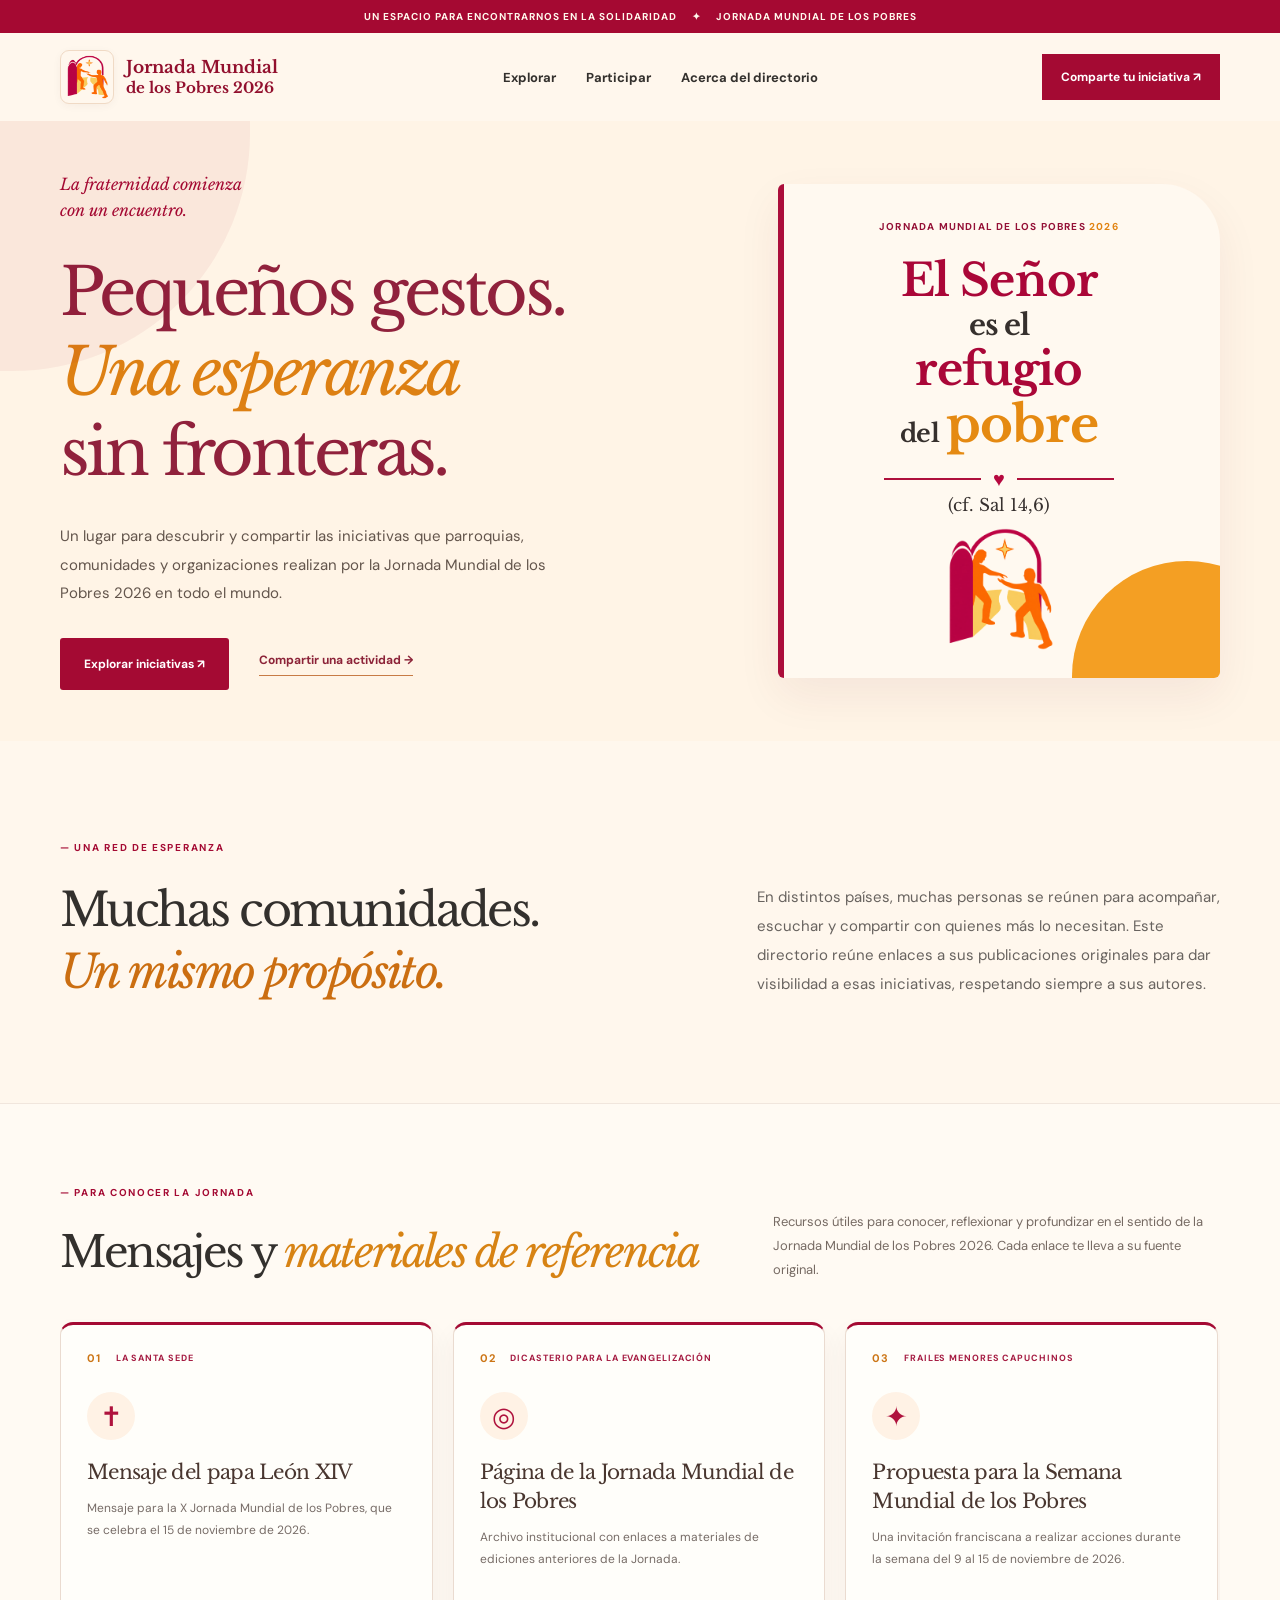
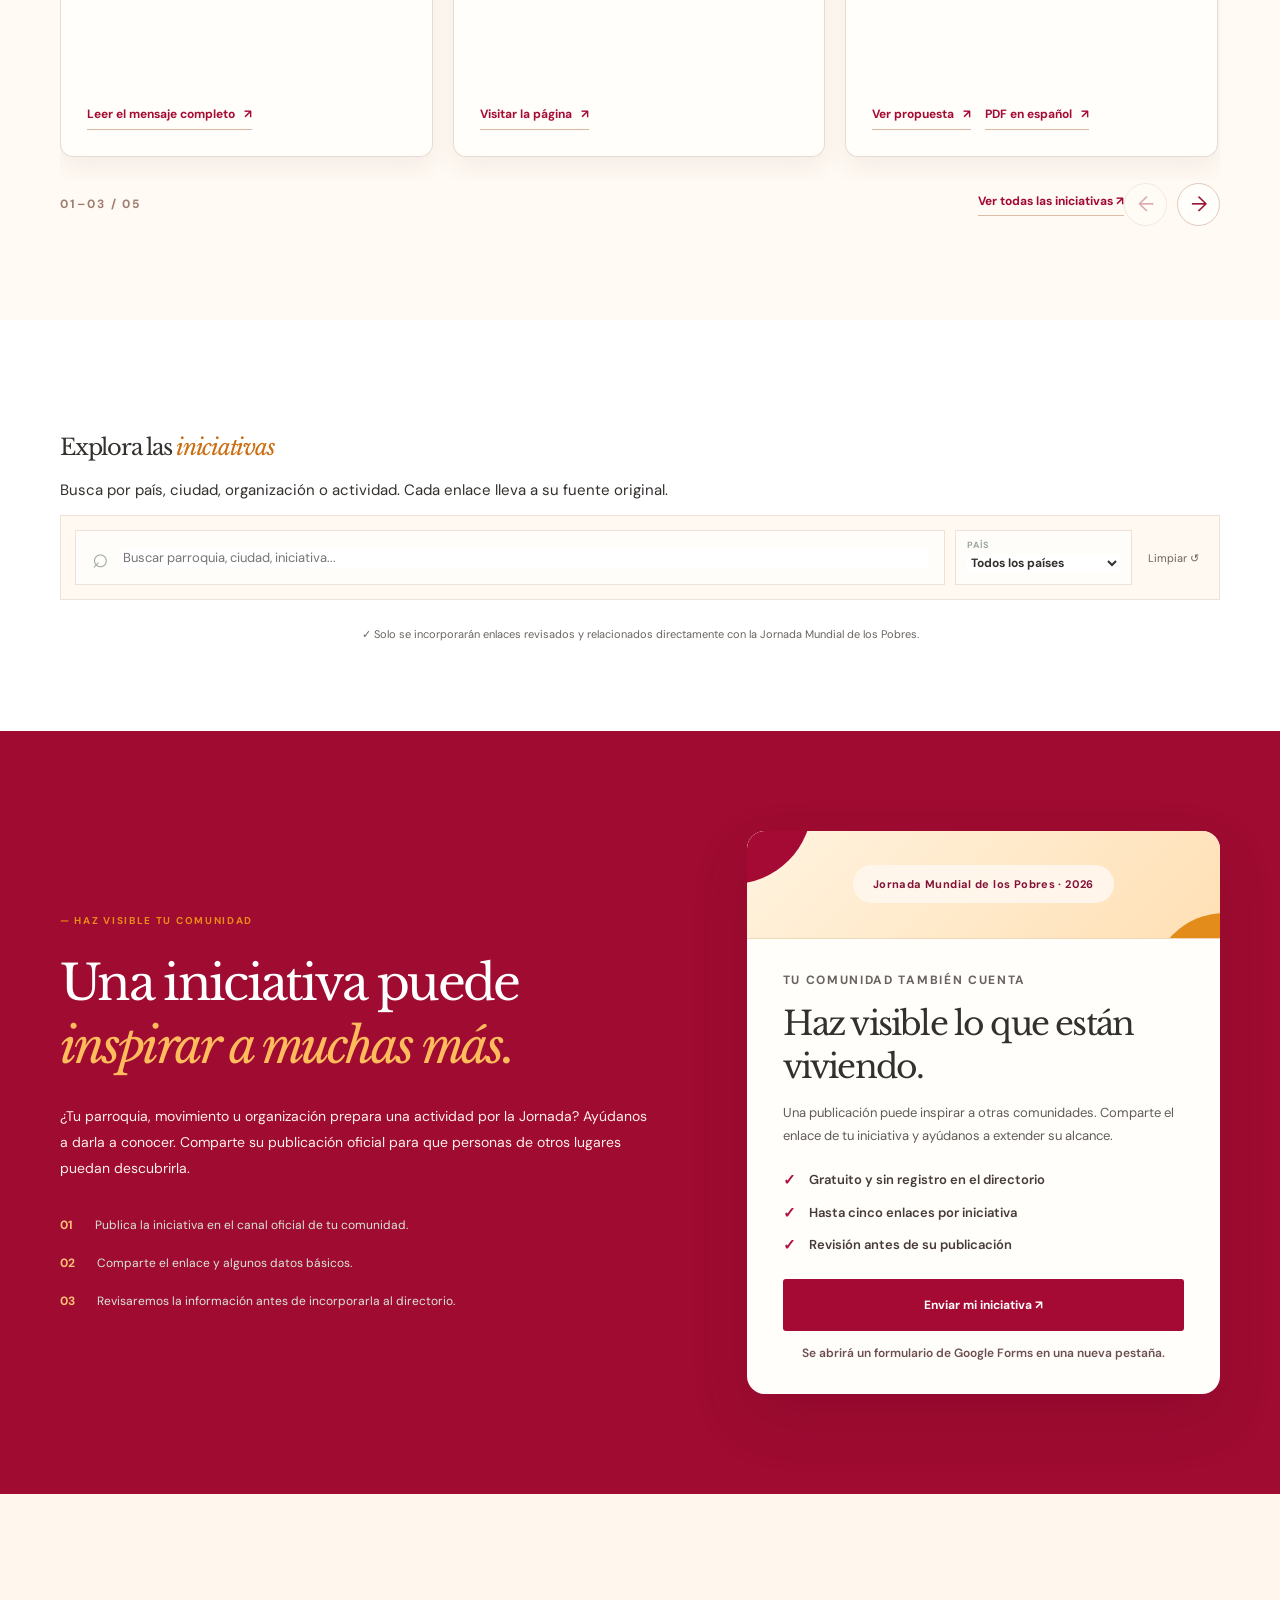
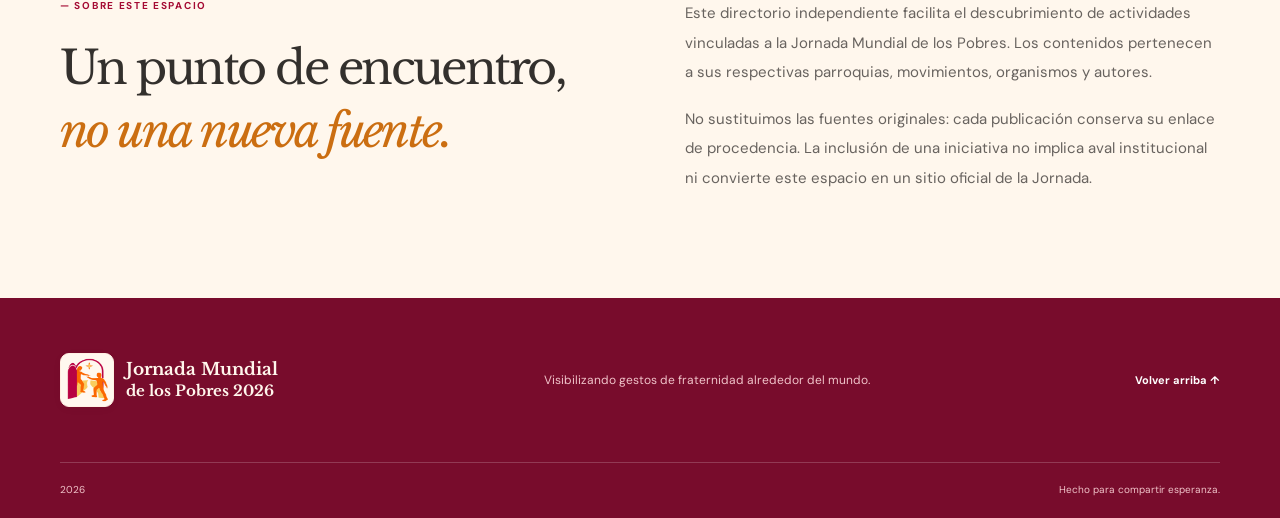
==== index.html @ 1d0abfa4 "Add files via upload" ====
<!doctype html>
<html lang="es">
<head>
  <meta charset="utf-8"><meta name="viewport" content="width=device-width,initial-scale=1">
  <meta name="theme-color" content="#173e32">
  <meta name="description" content="Directorio internacional independiente de iniciativas por la Jornada Mundial de los Pobres.">
  <title>Jornada Mundial de los Pobres 2026 | Directorio</title>
  <link rel="preconnect" href="https://fonts.googleapis.com">
  <link rel="preconnect" href="https://fonts.gstatic.com" crossorigin>
  <link href="https://fonts.googleapis.com/css2?family=DM+Sans:wght@400;500;600;700&family=Libre+Baskerville:ital,wght@0,400;0,700;1,400&display=swap" rel="stylesheet">
  <link rel="stylesheet" href="./styles.css">
  <link rel="stylesheet" href="./theme.css">
</head>
<body>
  <div class="ribbon">UN ESPACIO PARA ENCONTRARNOS EN LA SOLIDARIDAD <span>✦</span> JORNADA MUNDIAL DE LOS POBRES</div>
  <header class="header container">
    <a class="logo" href="#inicio"><span class="official-mark" aria-hidden="true"></span><span>Jornada Mundial<small>de los Pobres 2026</small></span></a>
    <nav id="nav"><a href="#explorar">Explorar</a><a href="#participar">Participar</a><a href="#acerca">Acerca del directorio</a></nav>
    <a class="top-button" href="#participar">Comparte tu iniciativa ↗</a>
    <button id="menu" class="menu" aria-label="Abrir menú" aria-expanded="false">☰</button>
  </header>
  <main>
    <section class="hero" id="inicio"><div class="container hero-grid">
      <div class="hero-copy"><p class="eyebrow gold hero-quote">La fraternidad comienza<br>con un encuentro.</p><h1>Pequeños gestos.<br><em>Una esperanza</em><br>sin fronteras.</h1><p>Un lugar para descubrir y compartir las iniciativas que parroquias, comunidades y organizaciones realizan por la Jornada Mundial de los Pobres 2026 en todo el mundo.</p><div class="actions"><a class="btn gold-btn" href="#explorar">Explorar iniciativas ↗</a><a class="underline" href="#participar">Compartir una actividad →</a></div></div>
      <div class="hero-art" aria-hidden="true"><div class="rings"></div><svg viewBox="0 0 400 400" fill="none"><circle cx="200" cy="200" r="145" stroke="#d5bc82" stroke-dasharray="3 9"/><path d="M100 238c29-13 49-6 66 6l31 20c12 8 31-7 21-22l-38-31c-12-10-18-23-10-35 7-11 17-13 30-8l68 27c14 6 24 17 30 32l27 50" stroke="#f5e8cf" stroke-width="19" stroke-linecap="round" stroke-linejoin="round"/><path d="M300 238c-29-13-49-6-66 6l-31 20c-12 8-31-7-21-22l38-31c12-10 18-23 10-35-7-11-17-13-30-8l-68 27c-14 6-24 17-30 32l-27 50" stroke="#d6ae70" stroke-width="19" stroke-linecap="round" stroke-linejoin="round"/><path d="M149 144c19-30 50-31 51-5 1-26 32-25 51 5-9 23-32 42-51 57-17-15-42-34-51-57Z" fill="#e9c48c"/></svg><span>La fraternidad comienza<br>con un encuentro.</span></div>
      <div class="hero-motto" aria-label="Lema de la Jornada Mundial de los Pobres 2026">
        <div class="motto-card">
          <p class="motto-kicker">JORNADA MUNDIAL DE LOS POBRES <b>2026</b></p>
          <div class="motto-type">
            <span>El Señor</span>
            <small>es el</small>
            <span>refugio</span>
            <div><small>del</small> <strong>pobre</strong></div>
          </div>
          <div class="motto-verse"><span></span><b>♥</b><span></span></div>
          <p class="verse">(cf. Sal 14,6)</p>
          <img src="./logo-jornada-2026.png" alt="Logo de la Jornada Mundial de los Pobres: dos personas que se ayudan bajo un arco" class="motto-logo">
        </div>
      </div>
    </div></section>
    <section class="intro container"><p class="eyebrow">— UNA RED DE ESPERANZA</p><div class="split"><h2>Muchas comunidades.<br><em>Un mismo propósito.</em></h2><p>En distintos países, muchas personas se reúnen para acompañar, escuchar y compartir con quienes más lo necesitan. Este directorio reúne enlaces a sus publicaciones originales para dar visibilidad a esas iniciativas, respetando siempre a sus autores.</p></div></section>
    <section class="official-resources" id="materiales">
      <div class="container">
        <div class="resource-intro">
          <div><p class="eyebrow">— PARA CONOCER LA JORNADA</p><h2>Mensajes y <em>materiales de referencia</em></h2></div>
          <p>Recursos útiles para conocer, reflexionar y profundizar en el sentido de la Jornada Mundial de los Pobres 2026. Cada enlace te lleva a su fuente original.</p>
        </div>
        <div class="resource-carousel" aria-label="Recursos para la Jornada Mundial de los Pobres">
        <div class="resource-grid" id="resource-track" tabindex="0" aria-label="Desliza para ver más recursos">
          <article class="resource-card">
            <span class="resource-number">01 <span>LA SANTA SEDE</span></span>
            <div class="resource-symbol">✝</div>
            <h3>Mensaje del papa León XIV</h3>
            <p>Mensaje para la X Jornada Mundial de los Pobres, que se celebra el 15 de noviembre de 2026.</p>
            <a href="https://www.vatican.va/content/leo-xiv/es/messages/poor/documents/20260613-messaggio-giornata-poveri.html" target="_blank" rel="noopener noreferrer">Leer el mensaje completo <span>↗</span></a>
          </article>
          <article class="resource-card">
            <span class="resource-number">02 <span>DICASTERIO PARA LA EVANGELIZACIÓN</span></span>
            <div class="resource-symbol">◎</div>
            <h3>Página de la Jornada Mundial de los Pobres</h3>
            <p>Archivo institucional con enlaces a materiales de ediciones anteriores de la Jornada.</p>
            <a href="https://www.evangelizatio.va/content/pcpne/es/attivita/gmdp.html" target="_blank" rel="noopener noreferrer">Visitar la página <span>↗</span></a>
          </article>
          <article class="resource-card">
            <span class="resource-number">03 <span>FRAILES MENORES CAPUCHINOS</span></span>
            <div class="resource-symbol">✦</div>
            <h3>Propuesta para la Semana Mundial de los Pobres</h3>
            <p>Una invitación franciscana a realizar acciones durante la semana del 9 al 15 de noviembre de 2026.</p>
            <div class="resource-links">
              <a href="https://www.ofmcap.org/es/proposta-per-la-settimana-mondiale-dei-poveri-2026/" target="_blank" rel="noopener noreferrer">Ver propuesta <span>↗</span></a>
              <a href="https://www.ofmcap.org/wp-content/uploads/2026/05/Lettera_FF_Settimana_Poveri_2026_ES.pdf" target="_blank" rel="noopener noreferrer">PDF en español <span>↗</span></a>
            </div>
          </article>
          <article class="resource-card">
            <span class="resource-number">04 <span>CÁRITAS MEXICANA</span></span>
            <div class="resource-symbol">✳</div>
            <h3>Subsidio para la Jornada 2026</h3>
            <p>Subsidio Pastoral en PDF compartido por Cáritas Mexicana para acompañar la preparación de la Jornada.</p>
            <a href="https://caritasmexicana.org/uploads/732/Subsidio%20para%20la%20JMP%202026.pdf" target="_blank" rel="noopener noreferrer">Consultar el subsidio PDF <span>↗</span></a>
          </article>
          <article class="resource-card">
            <span class="resource-number">05 <span>Ideas Misioneras - YouTube</span></span>
            <a class="resource-video-preview" href="https://www.youtube.com/watch?v=zqv6dz5ZriE" target="_blank" rel="noopener noreferrer" aria-label="Ver El Señor es el refugio del Pobre en YouTube"><img src="https://img.youtube.com/vi/zqv6dz5ZriE/hqdefault.jpg" alt="Miniatura del video El Señor es el refugio del Pobre" loading="lazy"><span aria-hidden="true">▶</span></a>
            <h3>El Señor es el refugio del Pobre</h3>
            <p>Hay momentos en los que la Iglesia necesita volver a mirar lo esencial. No solamente preguntarse qué hace, sino también a quién mira, a quién escucha y a quiénes puede estar dejando al margen.</p>
            <a href="https://www.youtube.com/watch?v=zqv6dz5ZriE" target="_blank" rel="noopener noreferrer">Ver video en YouTube <span>↗</span></a>
          </article>
        </div>
        <div class="resource-carousel-controls" aria-label="Navegación de recursos">
          <span class="resource-carousel-count" id="resource-counter" aria-live="polite">01–03 / 05</span>
          <a class="resource-all-link" href="#explorar">Ver todas las iniciativas ↗</a>
          <div class="resource-carousel-buttons">
            <button type="button" id="resource-prev" aria-label="Ver recursos anteriores" disabled>←</button>
            <button type="button" id="resource-next" aria-label="Ver más recursos">→</button>
          </div>
        </div>
        </div>
      </div>
    </section>
    <section class="latest-section" id="latest" hidden><div class="container">
      <div class="latest-head"><div><p class="eyebrow">— UNA RED DE ESPERANZA</p><h2>Últimas iniciativas <em>compartidas</em></h2><p>Conoce las publicaciones más recientes de las comunidades que participan en la Jornada.</p></div><a class="latest-all" href="#explorar">Ver todas las iniciativas ↗</a></div>
      <div class="cards" id="latest-cards"></div>
    </div></section>
    <section class="directory" id="explorar"><div class="container"><div><h2>Explora las <em>iniciativas</em></h2><p>Busca por país, ciudad, organización o actividad. Cada enlace lleva a su fuente original.</p></div>
      <div class="filters"><label class="search">⌕ <input type="search" id="q" placeholder="Buscar parroquia, ciudad, iniciativa..." aria-label="Buscar"></label><label class="select"><small>PAÍS</small><select id="country"><option value="">Todos los países</option></select></label><button id="clear">Limpiar ↺</button></div>
      <div class="results-head"><h3>Publicaciones de las comunidades</h3><span id="result-count"></span></div><div id="cards" class="cards" aria-live="polite"></div>
      <div id="empty" class="empty" hidden><span class="empty-seal">✳</span><h3>No encontramos coincidencias.</h3><p>Prueba con otro país, ciudad, organización o término de búsqueda.</p></div>
      <p class="note">✓ Solo se incorporarán enlaces revisados y relacionados directamente con la Jornada Mundial de los Pobres.</p>
    </div></section>
    <section class="participate" id="participar"><div class="container participate-grid"><div><p class="eyebrow gold">— HAZ VISIBLE TU COMUNIDAD</p><h2>Una iniciativa puede<br><em>inspirar a muchas más.</em></h2><p>¿Tu parroquia, movimiento u organización prepara una actividad por la Jornada? Ayúdanos a darla a conocer. Comparte su publicación oficial para que personas de otros lugares puedan descubrirla.</p><ol><li><b>01</b><span>Publica la iniciativa en el canal oficial de tu comunidad.</span></li><li><b>02</b><span>Comparte el enlace y algunos datos básicos.</span></li><li><b>03</b><span>Revisaremos la información antes de incorporarla al directorio.</span></li></ol></div><div class="form-card"><div class="form-card-art"><span class="form-card-art-label">Jornada Mundial de los Pobres · 2026</span></div><p class="form-card-kicker">TU COMUNIDAD TAMBIÉN CUENTA</p><h3>Haz visible lo que están viviendo.</h3><p>Una publicación puede inspirar a otras comunidades. Comparte el enlace de tu iniciativa y ayúdanos a extender su alcance.</p><ul class="participate-benefits"><li>Gratuito y sin registro en el directorio</li><li>Hasta cinco enlaces por iniciativa</li><li>Revisión antes de su publicación</li></ul><a id="form-link" class="btn green-btn disabled" href="#participar" aria-disabled="true">Formulario próximamente ↗</a><small>Se abrirá un formulario de Google Forms en una nueva pestaña.</small></div></div></section>
    <section id="acerca" class="about container"><div><p class="eyebrow">— SOBRE ESTE ESPACIO</p><h2>Un punto de encuentro,<br><em>no una nueva fuente.</em></h2></div><div><p>Este directorio independiente facilita el descubrimiento de actividades vinculadas a la Jornada Mundial de los Pobres. Los contenidos pertenecen a sus respectivas parroquias, movimientos, organismos y autores.</p><p>No sustituimos las fuentes originales: cada publicación conserva su enlace de procedencia. La inclusión de una iniciativa no implica aval institucional ni convierte este espacio en un sitio oficial de la Jornada.</p></div></section>
  </main>
  <footer><div class="container footer-top"><a class="logo" href="#inicio"><span class="official-mark" aria-hidden="true"></span><span>Jornada Mundial<small>de los Pobres 2026</small></span></a><span>Visibilizando gestos de fraternidad alrededor del mundo.</span><a href="#inicio">Volver arriba ↑</a></div><div class="container footer-bottom"><span>2026</span><span>Hecho para compartir esperanza.</span></div></footer>
  <script src="./app.js"></script>
</body></html>
---- styles.css ----
:root{--green:#173e32;--cream:#f8f6ef;--ink:#253c32;--muted:#6d7b71;--gold:#d9bd84;--line:#e3e6df}*{box-sizing:border-box}html{scroll-behavior:smooth}body{margin:0;color:var(--ink);background:var(--cream);font:15px 'DM Sans',sans-serif}a{text-decoration:none;color:inherit}button,input,select{font:inherit}.container{width:min(1160px,calc(100% - 80px));margin:auto}.ribbon{text-align:center;background:#d9b979;padding:10px;font-size:10px;letter-spacing:.1em;font-weight:700}.ribbon span{margin:0 12px}.header{display:flex;height:88px;align-items:center;justify-content:space-between;gap:25px}.logo{display:flex;align-items:center;gap:12px;font:700 17px/1.28 'Libre Baskerville',serif}.logo small{display:block;font-size:15px}.seal{height:46px;width:46px;flex:none;display:grid;place-items:center;border:1.5px solid #b79a63;border-radius:50%;color:#a8894d;font:38px serif}.header nav{display:flex;gap:30px;font-size:13px;font-weight:700}.header nav a:hover,.underline:hover{color:#bd9a5d}.top-button{background:var(--green);color:white;padding:15px 19px;font-weight:700;font-size:12px}.menu{display:none;border:0;background:transparent;font-size:28px}.hero{color:white;background:var(--green);overflow:hidden}.hero-grid{min-height:620px;display:grid;grid-template-columns:1.2fr .8fr;align-items:center}.hero-copy{padding:50px 0}.eyebrow{font-size:10px;letter-spacing:.17em;color:#a28c65;font-weight:700;margin:0 0 25px}.eyebrow.gold{color:var(--gold)}h1,h2,h3{font-family:'Libre Baskerville',serif;font-weight:400;letter-spacing:-.055em}h1{font-size:clamp(42px,5.1vw,69px);line-height:1.22;margin:0}h1 em,h2 em{color:var(--gold);font-weight:400}.hero-copy>p:not(.eyebrow){max-width:500px;font-size:15px;line-height:1.9;color:#d1ded6;margin:30px 0}.actions{display:flex;align-items:center;gap:30px}.btn{display:inline-flex;justify-content:center;align-items:center;padding:18px 24px;border-radius:3px;font-size:12px;font-weight:700;transition:transform .2s}.btn:hover{transform:translateY(-2px)}.gold-btn{background:#e2c58e;color:var(--green)}.green-btn{background:var(--green);color:white}.underline{font-size:12px;font-weight:700;border-bottom:1px solid #9aab9f;padding-bottom:7px}.hero-art{height:460px;display:grid;place-items:center;position:relative}.hero-art svg{width:95%;position:relative;z-index:1}.rings{width:400px;height:400px;border:1px solid #ffffff20;border-radius:50%;position:absolute}.rings:before{content:'';position:absolute;inset:40px;border:1px solid #ffffff18;border-radius:50%}.hero-art span{position:absolute;bottom:0;right:0;color:#e6c88e;font:italic 15px/1.7 'Libre Baskerville',serif}.hero-bottom{border-top:1px solid #ffffff26;padding:20px 0;display:flex;gap:50px;color:#a6bfae;font-size:10px;letter-spacing:.14em;font-weight:700}.hero-bottom span:last-child{margin-left:auto}.intro{padding:100px 0}.split{display:grid;grid-template-columns:1.15fr .85fr;gap:70px;align-items:center}.intro h2,.about h2{font-size:clamp(34px,3.6vw,48px);line-height:1.35;margin:0}.intro h2 em,.about h2 em,.directory h2 em{color:#ad905d}.intro p:not(.eyebrow),.about p:not(.eyebrow){line-height:1.95;color:var(--muted);margin:0}.directory{background:#fff;padding:95px 0 86px}.section-top{display:flex;justify-content:space-between;align-items:end;gap:25px;margin-bottom:36px}.section-top h2{font-size:clamp(34px,3.8vw,50px);margin:0 0 16px}.section-top p:not(.eyebrow){color:var(--muted);margin:0}.counter{background:#f8f5ee;border:1px solid #e9e3d6;padding:20px;min-width:160px;display:flex;align-items:center;gap:14px}.counter strong{font:38px 'Libre Baskerville',serif;color:#ab8c5a}.counter span{font-size:11px;line-height:1.5;color:var(--muted)}.filters{background:#fafbf8;border:1px solid var(--line);padding:14px;display:flex;align-items:center;gap:10px}.search{flex:1;display:flex;align-items:center;gap:12px;background:white;border:1px solid var(--line);height:55px;padding:0 16px;color:#a0ada3;font-size:28px}.search input{width:100%;border:0;outline:0;min-width:0;color:var(--ink);font-size:13px}.select{background:white;border:1px solid var(--line);height:55px;min-width:177px;padding:8px 11px;display:flex;flex-direction:column}.select small{color:#9aa69b;font-size:9px;letter-spacing:.09em;font-weight:700}.select select{border:0;background:white;outline:0;color:var(--ink);font-size:12px;font-weight:700;margin-top:3px}.filters button{border:0;background:none;color:var(--muted);cursor:pointer;font-size:11px}.results-head{display:flex;align-items:center;justify-content:space-between;border-bottom:1px solid var(--line);padding:45px 0 18px;margin-bottom:20px}.results-head h3{margin:0;font-size:21px}.results-head span{color:var(--muted);font-size:12px}.cards{display:grid;grid-template-columns:repeat(3,1fr);gap:20px}.card{border:1px solid var(--line);display:flex;flex-direction:column;overflow:hidden}.card-cover{height:170px;background:#ebe8dd;position:relative;display:grid;place-items:center;color:#b99f6d;font:65px serif}.card-cover img{width:100%;height:100%;object-fit:cover}.country-badge{position:absolute;top:13px;left:13px;background:white;color:var(--ink);font:700 10px 'DM Sans',sans-serif;padding:8px 12px}.card-body{padding:23px;display:flex;flex-direction:column;gap:12px;flex:1}.card-type{color:#a68a5a;font-size:10px;font-weight:700;letter-spacing:.1em;text-transform:uppercase}.card h4{font:400 19px/1.5 'Libre Baskerville',serif;margin:0}.card p{color:var(--muted);font-size:12px;line-height:1.8;margin:0}.card-org{border-top:1px solid var(--line);padding-top:12px;font-size:11px;color:var(--muted)}.card a{font-size:12px;font-weight:700;color:var(--green);margin-top:auto;padding-top:5px}.empty{text-align:center;background:#faf9f5;border:1px solid #eeede7;padding:65px 20px 70px}.empty-seal{display:grid;place-items:center;border:1px solid #dccba9;border-radius:50%;width:82px;height:82px;color:#b39a6a;font:46px serif;margin:0 auto 25px}.empty h3{font-size:25px;margin:0 0 15px}.empty p{max-width:540px;color:var(--muted);font-size:13px;line-height:1.9;margin:0 auto 25px}.note{text-align:center;color:var(--muted);font-size:11px;margin:25px 0 0}.participate{background:#234b3d;color:white;padding:100px 0}.participate-grid{display:grid;grid-template-columns:1fr .8fr;gap:95px;align-items:center}.participate h2{font-size:clamp(35px,3.8vw,49px);line-height:1.3;margin:0 0 26px}.participate p:not(.eyebrow){color:#d4e0d8;font-size:14px;line-height:1.85;margin:0}.participate ol{list-style:none;display:grid;gap:18px;margin:33px 0 0;padding:0}.participate li{display:flex;gap:22px;font-size:12px;color:#dbe6dc;line-height:1.7}.participate li b{color:var(--gold)}.form-card{background:#fffefa;color:var(--ink);padding:37px;box-shadow:0 20px 60px #0002}.form-icon{display:grid;place-items:center;width:50px;height:50px;border-radius:50%;background:#f2e9d6;color:#a88c56;font-size:27px}.form-card h3{font-size:25px;margin:23px 0 15px}.form-card p{color:var(--muted)!important;font-size:12px!important}.fake-input{border:1px solid #e8eae4;background:#f9faf7;padding:15px 17px;color:#8b988e;font-size:12px;margin-top:10px;display:flex;justify-content:space-between}.fake-input:first-of-type{margin-top:24px}.form-card .btn{width:100%;margin-top:18px}.disabled{background:#8d9a90;cursor:not-allowed}.form-card small{display:block;text-align:center;font-size:10px;color:#8c998f;margin-top:16px;line-height:1.6}.about{display:grid;grid-template-columns:1fr 1fr;gap:90px;padding:105px 0}.about>div:last-child{display:grid;gap:18px}.about .underline{width:max-content;margin-top:10px}footer{background:#12372c;color:#fff;padding:55px 0 22px}.footer-top{display:flex;align-items:center;justify-content:space-between;gap:25px;padding-bottom:55px}.footer-top>span{font-size:12px;color:#abc1b1}.footer-top>a:last-child{font-size:11px;font-weight:700}.footer-bottom{border-top:1px solid #ffffff30;padding-top:20px;display:flex;justify-content:space-between;font-size:10px;color:#98ad9e}@media(max-width:1000px){.header nav{gap:16px}.top-button{display:none}.participate-grid{gap:40px}.hero h1{font-size:50px}.filters{flex-wrap:wrap}.search{flex-basis:100%}.select{flex:1}.hero-art .rings{width:300px;height:300px}}@media(max-width:700px){.container{width:calc(100% - 38px)}.ribbon{font-size:8px;letter-spacing:0}.ribbon span{margin:0 5px}.header{height:74px}.logo{font-size:14px}.logo small{font-size:13px}.seal{width:40px;height:40px;font-size:32px}.menu{display:block}.header nav{display:none;position:absolute;z-index:9;left:0;right:0;top:109px;background:#fffefa;padding:25px;box-shadow:0 15px 30px #0002;flex-direction:column;gap:20px}.header nav.open{display:flex}.hero-grid{display:block;min-height:0}.hero-copy{padding:75px 0 20px}.hero h1{font-size:clamp(37px,9vw,52px)}.hero-copy>p:not(.eyebrow){font-size:13px}.actions{gap:18px;flex-wrap:wrap}.hero-art{height:270px}.hero-art svg{width:270px}.hero-art .rings{width:250px;height:250px}.hero-art span{font-size:10px;bottom:0}.hero-bottom{gap:17px;font-size:8px}.hero-bottom span:last-child{display:none}.intro{padding:70px 0}.split,.participate-grid,.about{grid-template-columns:1fr;gap:25px}.intro h2,.about h2{font-size:34px}.intro p:not(.eyebrow),.about p:not(.eyebrow){font-size:13px}.directory{padding:70px 0}.section-top{align-items:start}.section-top h2{font-size:34px}.section-top p:not(.eyebrow){font-size:12px;line-height:1.7}.counter{min-width:83px;flex-direction:column;gap:4px;padding:12px}.counter strong{font-size:27px}.counter span{text-align:center;font-size:9px}.filters{gap:9px}.select{min-width:0;flex-basis:43%}.filters button{flex-basis:100%;height:25px}.results-head{padding-top:30px}.results-head h3{font-size:18px}.cards{grid-template-columns:1fr}.empty{padding:48px 17px}.empty h3{font-size:21px}.participate{padding:75px 0}.participate h2{font-size:35px}.form-card{padding:27px}.about{padding:75px 0}.footer-top{align-items:start;flex-direction:column;gap:18px;padding-bottom:35px}.footer-bottom{flex-direction:column;gap:12px}}
---- theme.css ----
/* Identidad cromática 2026: vino, naranja, crema y gris oscuro. */
:root{--green:#a40a33;--cream:#fff7ed;--ink:#33302d;--muted:#68635f;--gold:#e98b17;--line:#eee1d8}
.ribbon{background:#a50932;color:#fff8ed}
.header{background:#fff7ed}
.logo{color:#92102e}
.official-mark{display:block;width:47px;height:47px;flex:none;background-image:url('./jornada-lema-2026.png');background-repeat:no-repeat;background-size:230px auto;background-position:right -18px top -34px;border-radius:3px}
.official-mark{background-image:url('./logo-jornada-2026.png');background-size:contain;background-position:center;background-repeat:no-repeat;border-radius:0}
.header .logo{color:#92102e}
.top-button,.green-btn{background:#a40a33}
.hero{background:#fff4e6;color:#86203a;position:relative}
.hero:before{content:'';position:absolute;width:250px;height:250px;background:#a40a33;border-radius:0 0 95% 0;left:0;top:0;opacity:.055;pointer-events:none}
.hero-copy .hero-quote{font:italic 16px/1.6 'Libre Baskerville',serif;letter-spacing:0;color:#a40a33;margin-bottom:30px}
.hero h1{color:#90213c}
.hero h1 em{color:#dd8013}
.hero-copy>p:not(.eyebrow){color:#63554c}
.hero .gold-btn{background:#a40a33;color:white}
.hero .underline{border-color:#c77b45;color:#8c2338}
.hero-art{height:500px;background:url('./jornada-lema-2026.png') center center/contain no-repeat}
.hero-art svg,.hero-art .rings,.hero-art>span{display:none}
.hero-art{display:none}
.hero-motto{display:flex;align-items:center;justify-content:center;padding:36px 0 36px 22px;min-width:0}
.motto-card{width:100%;max-width:480px;min-height:485px;padding:33px 32px 24px;background:#fff9f0;position:relative;overflow:hidden;display:flex;flex-direction:column;align-items:center;justify-content:center;border-radius:4px 65px 4px 4px;box-shadow:0 18px 45px #6e183011}
.motto-card:before{content:'';position:absolute;left:0;top:0;width:93px;height:135px;background:#ac0d3c;border-radius:0 0 95% 0}
.motto-card:after{content:'';position:absolute;right:-82px;bottom:-113px;width:230px;height:230px;background:#f49a19;border-radius:50%;opacity:.95}
.motto-kicker{font:700 10px/1.5 'DM Sans',sans-serif;color:#9d1036;letter-spacing:.12em;text-align:center;margin:2px 0 23px;padding:0 25px;z-index:1}
.motto-kicker b{color:#e18310}
.motto-type{position:relative;z-index:1;text-align:center;color:#aa0738;display:flex;flex-direction:column;align-items:center;font-family:'Libre Baskerville',serif;font-weight:700;letter-spacing:-.055em;line-height:1.07}
.motto-type>span{font-size:clamp(37px,3.5vw,54px)}
.motto-type>small{font-size:29px;color:#36302d;letter-spacing:-.035em;margin:5px 0}
.motto-type>div{white-space:nowrap;margin-top:4px}
.motto-type>div small{font-size:25px;color:#36302d}
.motto-type strong{font-size:clamp(38px,3.9vw,57px);color:#e58a12}
.motto-verse{display:flex;align-items:center;gap:12px;width:61%;margin-top:15px;color:#b6083f;font-size:20px}
.motto-verse span{height:2px;background:#ae103c;flex:1}
.verse{color:#37312f;font:17px 'Libre Baskerville',serif;margin:3px 0 8px;z-index:1}
.motto-logo{width:125px;height:130px;object-fit:contain;position:relative;z-index:1}
.hero-bottom{color:#9c5a52;border-color:#a40a331f}
.intro h2 em,.about h2 em,.directory h2 em{color:#cb6e11}
.eyebrow{color:#a40a33}
.counter strong,.card-type{color:#c66a10}
.search,.select{background:#fffdf9}
.filters{background:#fff9f2}
.empty-seal{color:#ac1135}
.note{line-height:1.8}
.note a{color:#a40a33;text-decoration:underline;text-underline-offset:3px;margin-left:4px}
.participate{background:#9f0b31}
.participate h2 em{color:#ffbb5c}
.participate li b{color:#ffc075}
.participate p:not(.eyebrow){color:#fff0e7}
.form-icon{color:#a40a33;background:#fff0da}
footer{background:#780c2c}
.footer-top .logo{color:#fff6ec}
.footer-top>span,.footer-bottom{color:#f0c3c9}
.platform-links{display:flex;flex-wrap:wrap;gap:7px;margin-top:auto;padding-top:10px}
.card .platform-links a{padding:8px 10px;margin:0;background:#fff1e8;border:1px solid #f1d9c9;font-size:11px;border-radius:3px;color:#971033}
[hidden]{display:none!important}
@media(max-width:700px){
  .hero-copy{padding-top:54px}
  .hero-art{height:280px;background-size:contain;background-position:center}
  .hero-motto{padding:6px 0 33px}
  .motto-card{min-height:440px;max-width:420px;padding:36px 26px 22px}
  .motto-kicker{font-size:9px;margin-bottom:21px}
  .motto-type>span{font-size:clamp(39px,10vw,49px)}
  .motto-type>div strong{font-size:clamp(40px,10vw,52px)}
  .motto-type>small{font-size:27px}
  .motto-logo{width:114px;height:115px}
  .hero-copy .hero-quote{font-size:14px;margin-bottom:20px}
  .hero-bottom{justify-content:space-between}
  .official-mark{width:40px;height:40px;background-size:196px auto;background-position:right -15px top -29px}
  .directory h2{font-size:34px}
}

/* Refinamientos de legibilidad tras pruebas en móvil y tamaños intermedios. */
.header .official-mark,.footer-top .official-mark{
  width:54px;height:54px;flex:0 0 54px;
  background-color:#fff7ed;
  background-image:url('./logo-jornada-2026.png');
  background-size:89% 89%;
  background-position:center center;
  background-repeat:no-repeat;
  border:1px solid #f0dac5;
  border-radius:9px;
  box-shadow:0 2px 8px #4c11200b;
}
.footer-top .official-mark{background-color:#fff8ef;border-color:#fff0e4}
.motto-card:before{width:6px;height:100%;border-radius:0;background:#ab0e3b}
.motto-card{border-radius:6px 58px 6px 6px}
.motto-kicker{color:#941036}
.motto-type,.motto-kicker{isolation:isolate}
.motto-type>div small{margin-right:.16em}
@media(min-width:701px) and (max-width:1100px){
  .hero-grid{grid-template-columns:minmax(0,1.12fr) minmax(0,.88fr)}
  .hero-motto{padding-left:8px}
  .motto-card{min-height:420px;padding:27px 18px 18px}
  .motto-type>span{font-size:clamp(31px,3.6vw,43px)}
  .motto-type>div strong{font-size:clamp(32px,3.8vw,46px)}
  .motto-type>small{font-size:25px}
  .motto-type>div small{font-size:22px}
  .motto-logo{width:105px;height:110px}
  .motto-kicker{font-size:9px}
}
@media(max-width:700px){
  .header .official-mark,.footer-top .official-mark{
    width:46px;height:46px;flex-basis:46px;
    background-size:89% 89%;background-position:center center;
  }
  .motto-card:before{width:5px}
  .motto-card{padding-left:32px;padding-right:32px}
  .motto-kicker{letter-spacing:.08em}
}

/* La participación enlaza al formulario real: sin campos simulados. */
.form-card{padding:0 0 32px;overflow:hidden;border-radius:8px;box-shadow:0 22px 55px #49041930}
.form-card-art{position:relative;height:166px;overflow:hidden;display:flex;align-items:center;justify-content:center;background:linear-gradient(135deg,#fff3df 0%,#ffe0b5 100%);border-bottom:1px solid #f0d7b7}
.form-card-art:before,.form-card-art:after{content:"";position:absolute;border-radius:50%;background:#a40a33}
.form-card-art:before{width:195px;height:195px;left:-95px;top:-107px}
.form-card-art:after{width:175px;height:175px;right:-77px;bottom:-120px;background:#e38c1b}
.form-card-ring{position:absolute;width:134px;height:134px;border:1px solid #a40a3360;border-radius:50%}
.form-card-symbol{color:#a40a33;font:92px/1 'Libre Baskerville',serif;position:relative;z-index:1}
.form-card-art-label{position:absolute;bottom:14px;left:0;right:0;text-align:center;letter-spacing:.1em;color:#84203a;font:700 9px 'DM Sans',sans-serif}
.form-card-kicker{font-size:10px!important;letter-spacing:.14em;color:#a40a33!important;font-weight:700;margin:30px 36px 0!important}
.form-card h3{font-size:clamp(25px,2.6vw,33px);line-height:1.3;margin:12px 36px 13px}
.form-card>p:not(.form-card-kicker){margin:0 36px!important;color:#625b56!important;font-size:13px!important;line-height:1.75!important}
.participate-benefits{list-style:none;margin:23px 36px 24px;padding:0;display:grid;gap:13px}
.participate .participate-benefits li{position:relative;display:block;padding-left:26px;font-size:12px;color:#514740;line-height:1.5}
.participate-benefits li:before{content:'✓';position:absolute;left:0;top:-1px;color:#a40a33;font-size:15px;font-weight:800}
.form-card .btn{width:calc(100% - 72px);margin:0 36px}
.form-card small{margin:13px 36px 0;color:#716966}
@media(max-width:700px){
  .form-card{padding:0 0 28px}
  .form-card-art{height:146px}
  .form-card-kicker{margin:25px 25px 0!important}
  .form-card h3{margin:12px 25px}
  .form-card>p:not(.form-card-kicker){margin:0 25px!important}
  .participate-benefits{margin:22px 25px}
  .form-card .btn{width:calc(100% - 50px);margin:0 25px}
}

/* Referencias institucionales: jerarquía separada de las iniciativas comunitarias. */
.official-resources{padding:82px 0 94px;background:#fffaf3;border-top:1px solid #f1e6dd}
.resource-intro{display:grid;grid-template-columns:1.18fr .82fr;gap:70px;align-items:end;margin-bottom:37px}
.resource-intro h2{font:400 clamp(30px,3.35vw,44px)/1.35 'Libre Baskerville',serif;letter-spacing:-.055em;margin:0}
.resource-intro h2 em{color:#d78314}
.resource-intro>p{color:#766a63;line-height:1.85;font-size:13px;margin:0}
.resource-grid{display:flex;gap:20px;overflow-x:auto;scroll-snap-type:x mandatory;scroll-behavior:smooth;scrollbar-width:none;overscroll-behavior-x:contain;padding:3px 1px 23px}
.resource-grid::-webkit-scrollbar{display:none}
.resource-card{flex:0 0 calc((100% - 40px)/3);scroll-snap-align:start}
.resource-carousel-controls{display:flex;align-items:center;justify-content:space-between;margin-top:3px}
.resource-carousel-count{font:700 12px 'DM Sans',sans-serif;letter-spacing:.16em;color:#9d7e70}
.resource-carousel-buttons{display:flex;gap:10px}
.resource-carousel-buttons button{width:43px;height:43px;border:1px solid #e2c9bb;border-radius:50%;color:#9a1738;background:#fffefa;cursor:pointer;font-size:21px;transition:background .2s,color .2s}
.resource-carousel-buttons button:not(:disabled):hover{background:#9a1738;color:#fff}
.resource-carousel-buttons button:disabled{opacity:.35;cursor:default}
.resource-card{min-width:0;display:flex;flex-direction:column;background:#fffefa;border:1px solid #eadbd0;padding:26px;min-height:340px;box-shadow:0 9px 28px #521b2c08;border-top:3px solid #a40a33}
.resource-number{display:flex;gap:15px;align-items:center;font:700 11px 'DM Sans',sans-serif;color:#cc7515;letter-spacing:.08em}
.resource-number span{font-size:9px;letter-spacing:.1em;color:#a51b41}
.resource-symbol{width:48px;height:48px;display:grid;place-items:center;background:#fff2e5;border-radius:50%;color:#af123d;font-size:27px;margin-top:27px}
.resource-card h3{color:#49362f;font:400 20px/1.45 'Libre Baskerville',serif;letter-spacing:-.035em;margin:18px 0 10px}
.resource-card p{color:#776c67;font-size:12px;line-height:1.85;margin:0 0 25px}
.resource-card>a,.resource-links>a{color:#a50b33;font-size:12px;font-weight:700;border-bottom:1px solid #d9b6a0;padding-bottom:7px;width:max-content;max-width:100%}
.resource-card>a{margin-top:auto}
.resource-card a span{margin-left:6px}
.resource-links{margin-top:auto;display:flex;gap:14px;flex-wrap:wrap}
@media(max-width:850px){
  .resource-intro{grid-template-columns:1fr;gap:16px}
  .resource-card{flex-basis:calc((100% - 20px)/2)}
}
@media(max-width:620px){
  .official-resources{padding:66px 0 72px}
  .resource-card{flex-basis:100%}
  .resource-card{min-height:0;padding:24px}
  .resource-symbol{margin-top:20px}
}

/* Publicaciones aprobadas: portada reciente y fuentes originales. */
[hidden]{display:none!important}
.latest-section{padding:83px 0 90px;background:#fff7ef}
.latest-head{display:flex;justify-content:space-between;align-items:end;gap:24px;margin-bottom:30px}
.latest-head h2{font:400 clamp(30px,3.5vw,46px)/1.3 'Libre Baskerville',serif;letter-spacing:-.05em;margin:0 0 13px}
.latest-head h2 em{color:#c86b14}
.latest-head p:not(.eyebrow){color:#776b63;line-height:1.8;font-size:13px;margin:0}
.latest-all,.resource-all-link{font-size:12px;font-weight:700;color:#a10a35;border-bottom:1px solid #dcbda6;padding-bottom:6px;white-space:nowrap}
.resource-all-link{margin-left:auto}
.platform-links{display:flex;flex-wrap:wrap;gap:8px;margin-top:auto}
.card .platform-link{background:#fff4e8;border:1px solid #ead6c3;padding:8px 11px;margin-top:0;color:#8b1a38;border-radius:4px;font-size:11px}
.card .platform-link:hover{background:#f8e1cf}
.card-cover img{display:block}
/* Ajustes de contraste, radios y jerarquía visual. */
.form-card{border-radius:18px;box-shadow:0 24px 56px #49041925}
.form-card-art{height:108px;justify-content:center}
.form-card-art-label{position:relative;bottom:auto;left:auto;right:auto;z-index:1;background:#fff7edee;padding:12px 20px;border-radius:30px;color:#821236;font-size:11px;letter-spacing:.035em;text-align:center}
.form-card-art:before{width:160px;height:160px}
.form-card-art:after{width:145px;height:145px}
.form-card .participate-benefits li{color:#483b37!important;font-size:13px;font-weight:600}
.form-card .participate-benefits li:before{color:#ae123f}
.form-card small{font-size:12px;color:#6d4e4f;font-weight:600;line-height:1.55}
.resource-card{border-radius:13px;overflow:hidden;box-shadow:0 12px 26px #4a16200e;transition:box-shadow .2s,transform .2s}
.resource-card:hover{box-shadow:0 17px 33px #4a16201b;transform:translateY(-2px)}
.card{border-radius:13px;box-shadow:0 10px 25px #4a16200e;background:#fffefa}
.resource-video-preview{position:relative;display:block;width:100%;aspect-ratio:16/9;overflow:hidden;border-radius:9px;margin-top:18px;background:#f4e6dd}
.resource-video-preview img{width:100%;height:100%;object-fit:cover;display:block}
.resource-video-preview span{position:absolute;top:50%;left:50%;transform:translate(-50%,-50%);display:grid;place-items:center;width:48px;height:48px;border-radius:50%;color:#fff;background:#a40a33d9;font-size:18px;box-shadow:0 3px 14px #0005}
.resource-card:has(.resource-video-preview) h3{margin-top:15px}
@media(max-width:700px){
  .latest-section{padding:64px 0}
  .latest-head{align-items:start;flex-direction:column;gap:16px}
  .resource-carousel-controls{flex-wrap:wrap;gap:15px}
  .resource-all-link{order:3;margin-left:0;width:100%;text-align:center}
  .form-card-art{height:98px}
}
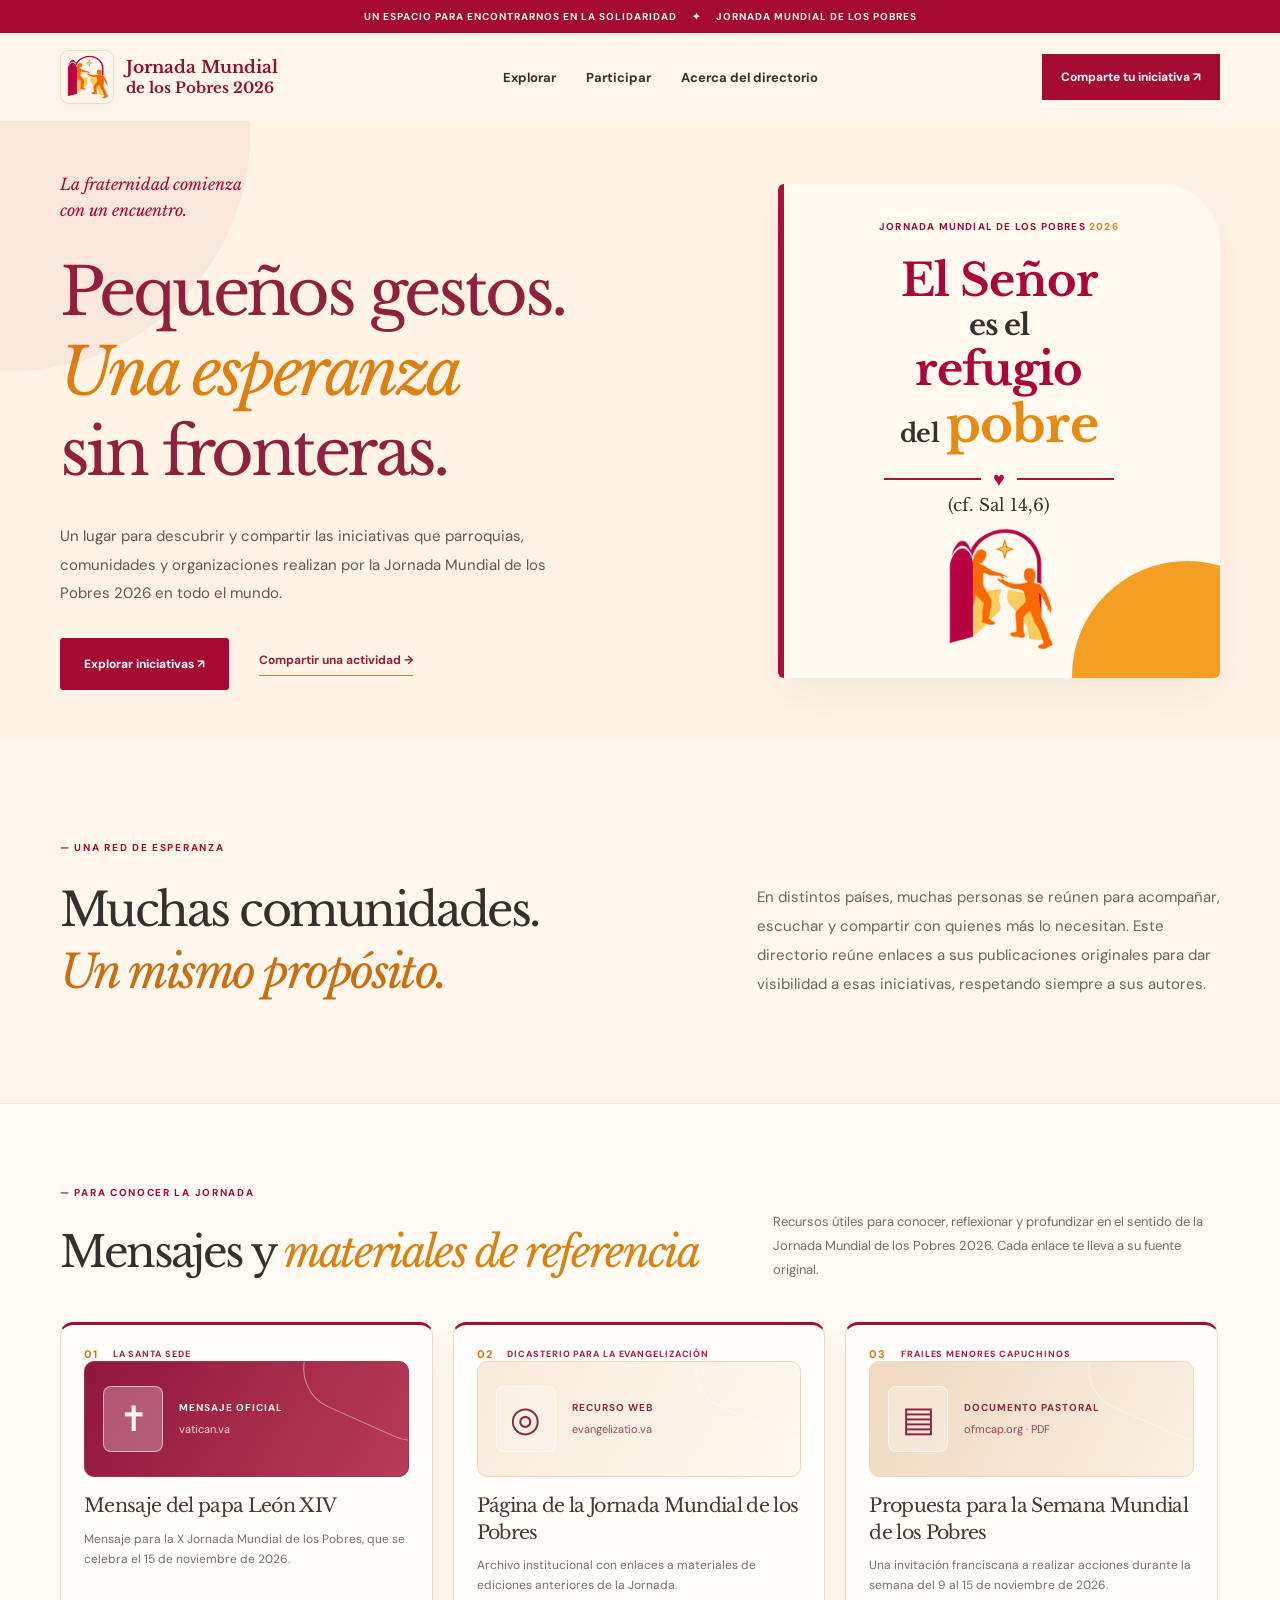
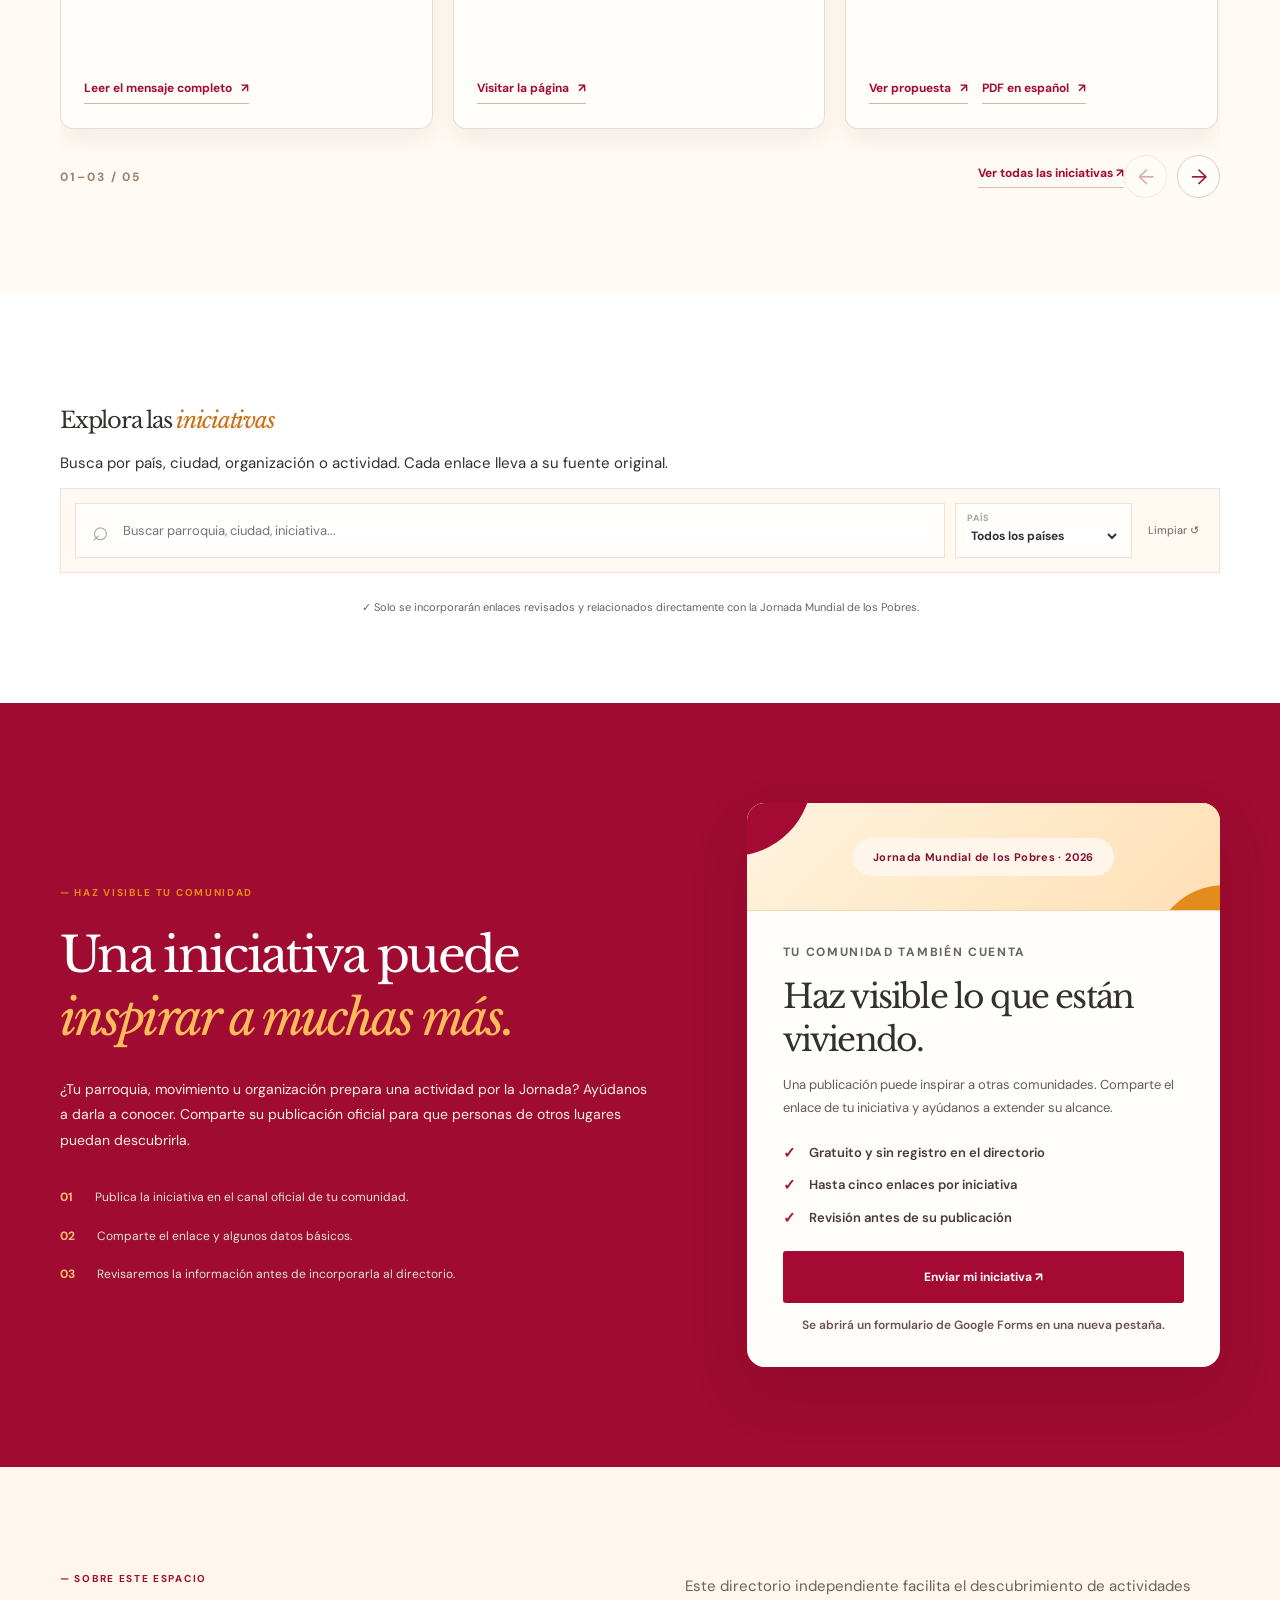
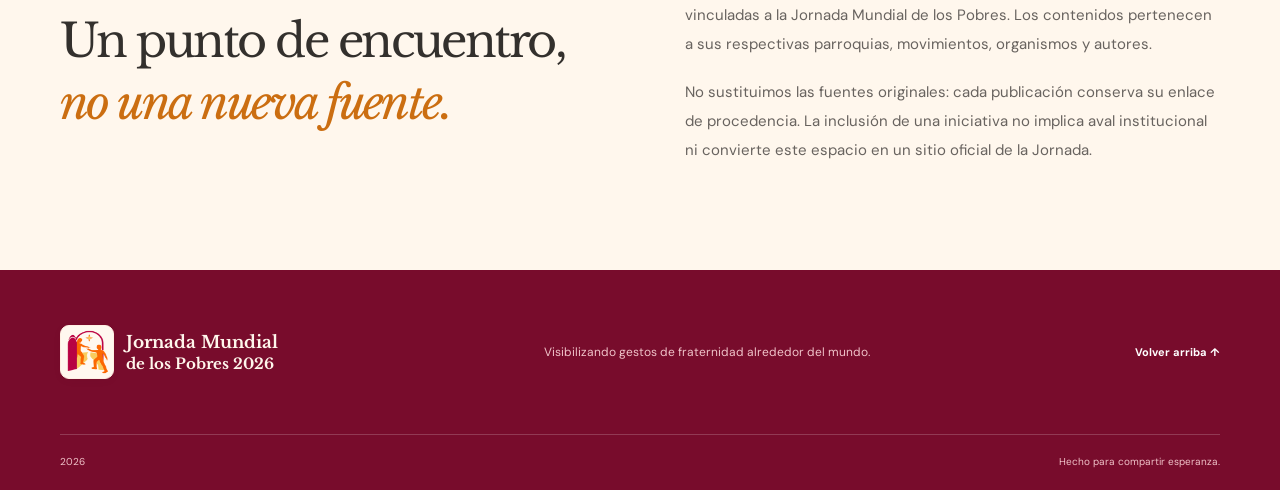
==== commit e79792e4: "Add files via upload" ====
--- a/index.html
+++ b/index.html
@@ -49,21 +49,21 @@
         <div class="resource-grid" id="resource-track" tabindex="0" aria-label="Desliza para ver más recursos">
           <article class="resource-card">
             <span class="resource-number">01 <span>LA SANTA SEDE</span></span>
-            <div class="resource-symbol">✝</div>
+            <div class="resource-cover cover-vatican" aria-label="Mensaje oficial de la Santa Sede"><span class="cover-symbol">✝</span><span class="cover-info"><b>MENSAJE OFICIAL</b><small>vatican.va</small></span></div>
             <h3>Mensaje del papa León XIV</h3>
             <p>Mensaje para la X Jornada Mundial de los Pobres, que se celebra el 15 de noviembre de 2026.</p>
             <a href="https://www.vatican.va/content/leo-xiv/es/messages/poor/documents/20260613-messaggio-giornata-poveri.html" target="_blank" rel="noopener noreferrer">Leer el mensaje completo <span>↗</span></a>
           </article>
           <article class="resource-card">
             <span class="resource-number">02 <span>DICASTERIO PARA LA EVANGELIZACIÓN</span></span>
-            <div class="resource-symbol">◎</div>
+            <div class="resource-cover cover-institution" aria-label="Página institucional"><span class="cover-symbol">◎</span><span class="cover-info"><b>RECURSO WEB</b><small>evangelizatio.va</small></span></div>
             <h3>Página de la Jornada Mundial de los Pobres</h3>
             <p>Archivo institucional con enlaces a materiales de ediciones anteriores de la Jornada.</p>
             <a href="https://www.evangelizatio.va/content/pcpne/es/attivita/gmdp.html" target="_blank" rel="noopener noreferrer">Visitar la página <span>↗</span></a>
           </article>
           <article class="resource-card">
             <span class="resource-number">03 <span>FRAILES MENORES CAPUCHINOS</span></span>
-            <div class="resource-symbol">✦</div>
+            <div class="resource-cover cover-document" aria-label="Propuesta y carta pastoral en PDF"><span class="cover-symbol">▤</span><span class="cover-info"><b>DOCUMENTO PASTORAL</b><small>ofmcap.org · PDF</small></span></div>
             <h3>Propuesta para la Semana Mundial de los Pobres</h3>
             <p>Una invitación franciscana a realizar acciones durante la semana del 9 al 15 de noviembre de 2026.</p>
             <div class="resource-links">
@@ -73,14 +73,14 @@
           </article>
           <article class="resource-card">
             <span class="resource-number">04 <span>CÁRITAS MEXICANA</span></span>
-            <div class="resource-symbol">✳</div>
+            <div class="resource-cover cover-document" aria-label="Subsidio pastoral en PDF"><span class="cover-symbol">▤</span><span class="cover-info"><b>SUBSIDIO PASTORAL</b><small>caritasmexicana.org · PDF</small></span></div>
             <h3>Subsidio para la Jornada 2026</h3>
             <p>Subsidio Pastoral en PDF compartido por Cáritas Mexicana para acompañar la preparación de la Jornada.</p>
             <a href="https://caritasmexicana.org/uploads/732/Subsidio%20para%20la%20JMP%202026.pdf" target="_blank" rel="noopener noreferrer">Consultar el subsidio PDF <span>↗</span></a>
           </article>
           <article class="resource-card">
             <span class="resource-number">05 <span>Ideas Misioneras - YouTube</span></span>
-            <a class="resource-video-preview" href="https://www.youtube.com/watch?v=zqv6dz5ZriE" target="_blank" rel="noopener noreferrer" aria-label="Ver El Señor es el refugio del Pobre en YouTube"><img src="https://img.youtube.com/vi/zqv6dz5ZriE/hqdefault.jpg" alt="Miniatura del video El Señor es el refugio del Pobre" loading="lazy"><span aria-hidden="true">▶</span></a>
+            <a class="resource-cover cover-youtube" href="https://www.youtube.com/watch?v=zqv6dz5ZriE" target="_blank" rel="noopener noreferrer" aria-label="Ver El Señor es el refugio del Pobre en YouTube"><img src="https://img.youtube.com/vi/zqv6dz5ZriE/mqdefault.jpg" alt="Miniatura del video El Señor es el refugio del Pobre" loading="lazy"><span class="play-badge" aria-hidden="true">▶</span></a>
             <h3>El Señor es el refugio del Pobre</h3>
             <p>Hay momentos en los que la Iglesia necesita volver a mirar lo esencial. No solamente preguntarse qué hace, sino también a quién mira, a quién escucha y a quiénes puede estar dejando al margen.</p>
             <a href="https://www.youtube.com/watch?v=zqv6dz5ZriE" target="_blank" rel="noopener noreferrer">Ver video en YouTube <span>↗</span></a>
--- a/theme.css
+++ b/theme.css
@@ -201,10 +201,33 @@
 .resource-video-preview img{width:100%;height:100%;object-fit:cover;display:block}
 .resource-video-preview span{position:absolute;top:50%;left:50%;transform:translate(-50%,-50%);display:grid;place-items:center;width:48px;height:48px;border-radius:50%;color:#fff;background:#a40a33d9;font-size:18px;box-shadow:0 3px 14px #0005}
 .resource-card:has(.resource-video-preview) h3{margin-top:15px}
+/* Carátulas iguales para video, páginas y PDF: el carrusel no cambia de altura. */
+.resource-card{height:407px;min-height:0;padding:22px 23px 24px}
+.resource-card h3{font-size:19px;line-height:1.4;margin:16px 0 10px;display:-webkit-box;-webkit-box-orient:vertical;-webkit-line-clamp:2;overflow:hidden}
+.resource-card p{font-size:12px;line-height:1.65;margin-bottom:16px;display:-webkit-box;-webkit-box-orient:vertical;-webkit-line-clamp:3;overflow:hidden}
+.resource-card>a.resource-cover{display:flex;position:relative;margin:16px 0 0;padding:0;border:0;width:100%;max-width:100%}
+.resource-cover{height:116px;min-height:116px;position:relative;display:flex;align-items:center;gap:16px;overflow:hidden;width:100%;padding:15px 18px;border-radius:10px;border:1px solid #edd6c7;background:#fff2e7;color:#80243a}
+.resource-cover:after{content:'';width:155px;height:155px;border:1px solid #ffffff75;position:absolute;right:-64px;top:-90px;transform:rotate(24deg);border-radius:42px;pointer-events:none}
+.resource-cover.cover-vatican{background:linear-gradient(120deg,#90163c,#b83c58);color:#fff8ee;border-color:#9b3352}
+.resource-cover.cover-institution{background:linear-gradient(120deg,#f7ead8,#fff8ef);color:#8c2941}
+.resource-cover.cover-document{background:linear-gradient(120deg,#efd9bf,#faefe2);color:#8b2541}
+.cover-symbol{display:grid;place-items:center;flex:0 0 60px;width:60px;height:66px;font-size:35px;font-weight:400;background:#ffffff45;border:1px solid #ffffff8c;border-radius:8px}
+.cover-info{display:flex;flex-direction:column;gap:8px;min-width:0;z-index:1}
+.cover-info b{font-size:10px;line-height:1.4;letter-spacing:.1em}
+.cover-info small{font-size:11px;line-height:1.25;overflow-wrap:anywhere;opacity:.85}
+.resource-cover.cover-youtube{padding:0;border:0;background:#e5d2c5;display:block}
+.resource-cover.cover-youtube img{width:100%;height:100%;object-fit:cover;object-position:center 50%;display:block}
+.play-badge{position:absolute;top:50%;left:50%;transform:translate(-50%,-50%);width:42px;height:42px;display:grid;place-items:center;background:#a40a33e8;color:#fff;border-radius:50%;font-size:16px;box-shadow:0 3px 12px #0004}
+.card-cover.resource-cover{height:136px;min-height:136px;border:0;border-radius:0;padding:18px 22px;justify-content:flex-start}
+.card-cover .country-badge{top:10px;left:auto;right:10px;border-radius:4px;z-index:3;box-shadow:0 2px 10px #0002}
+.card-cover .cover-info{padding-right:40px}
+.card-cover.cover-youtube img{position:absolute;inset:0}
+.card-cover .play-badge{z-index:2}
 @media(max-width:700px){
   .latest-section{padding:64px 0}
   .latest-head{align-items:start;flex-direction:column;gap:16px}
   .resource-carousel-controls{flex-wrap:wrap;gap:15px}
   .resource-all-link{order:3;margin-left:0;width:100%;text-align:center}
   .form-card-art{height:98px}
-}
+  .resource-card{height:407px;padding:22px}
+}
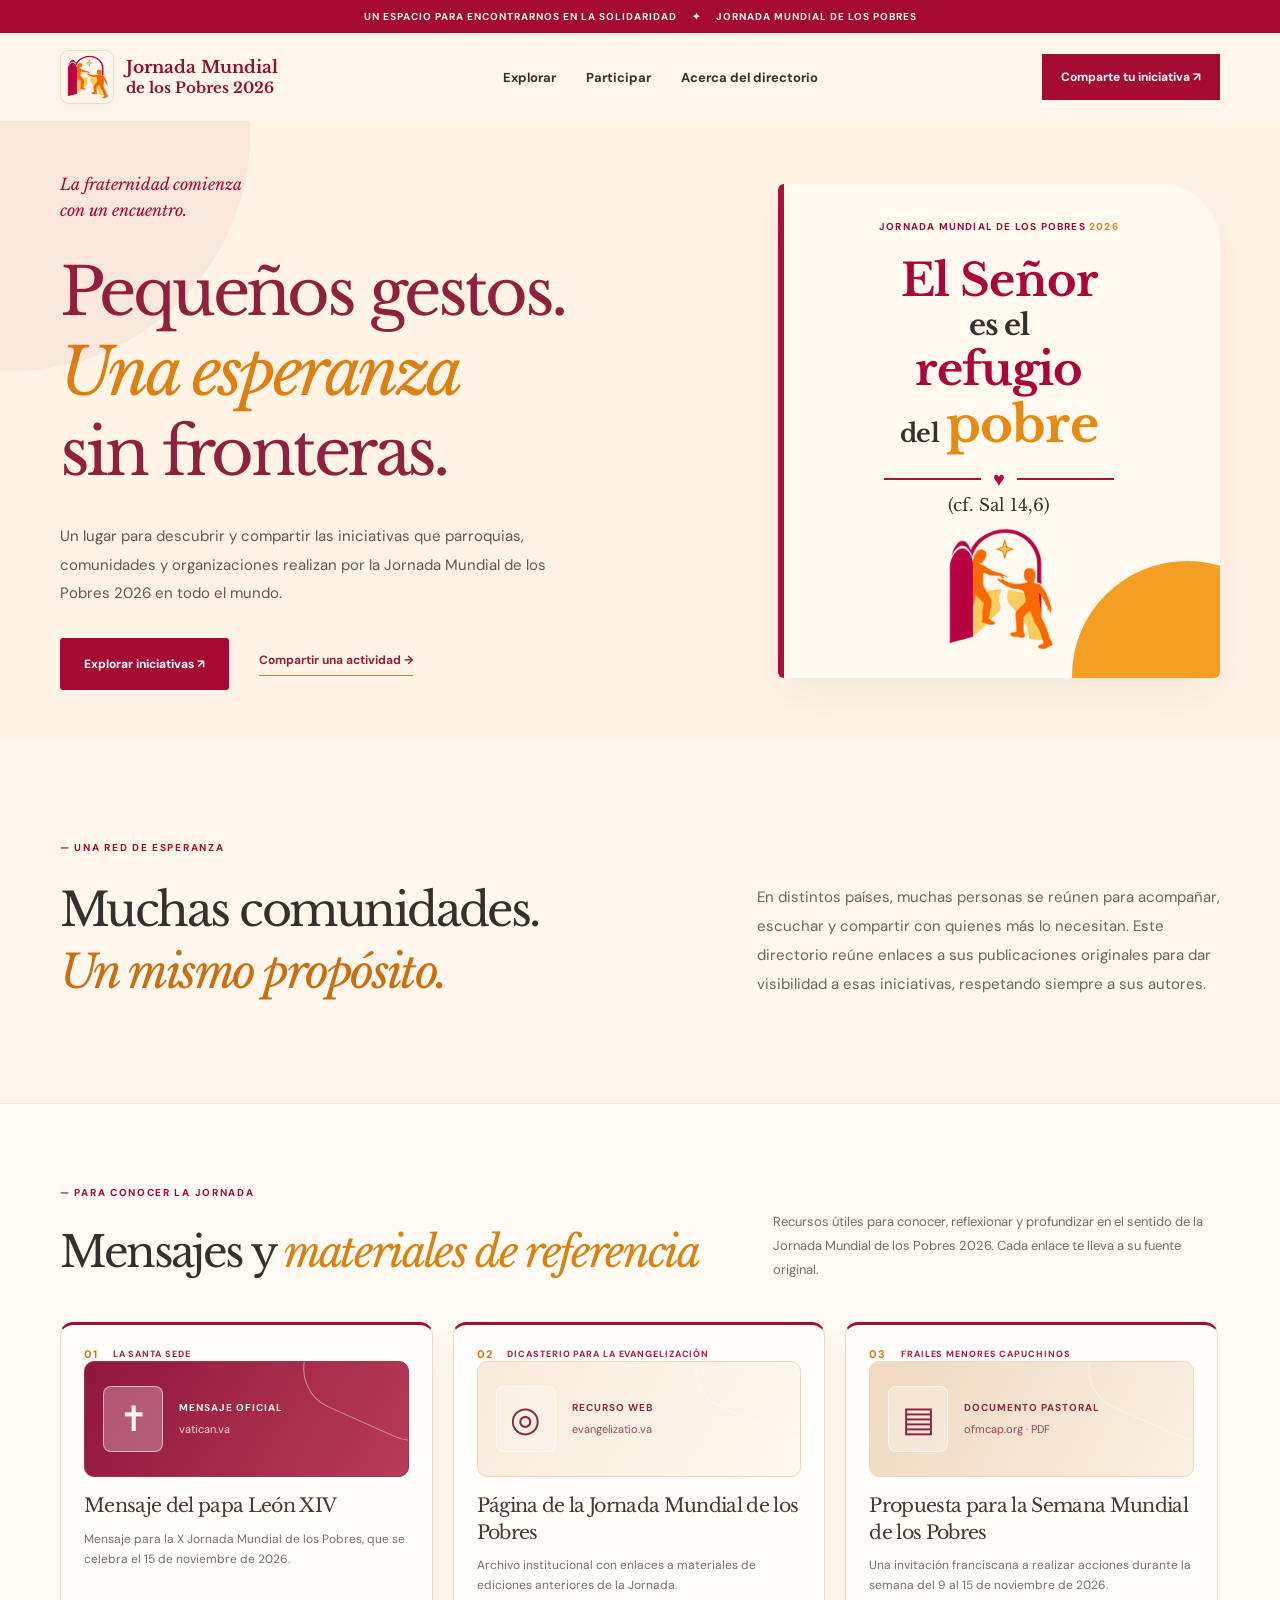
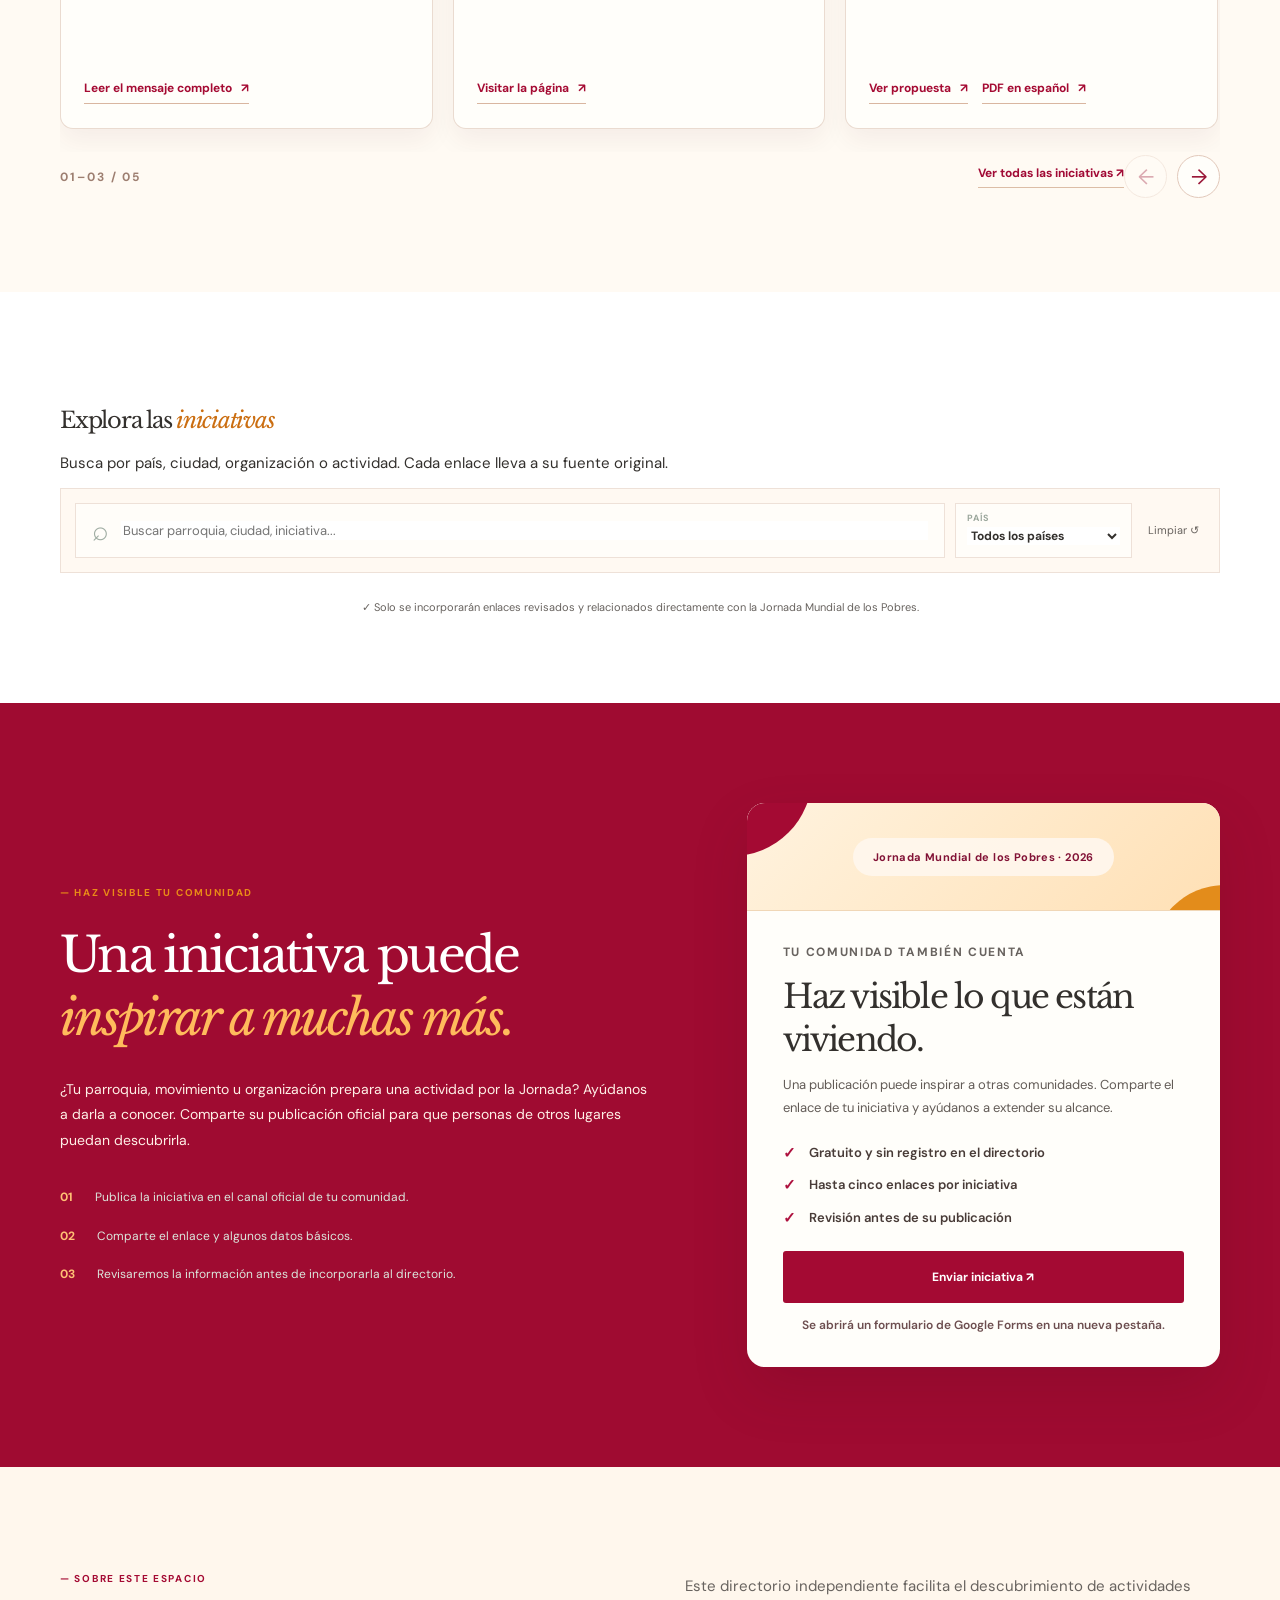
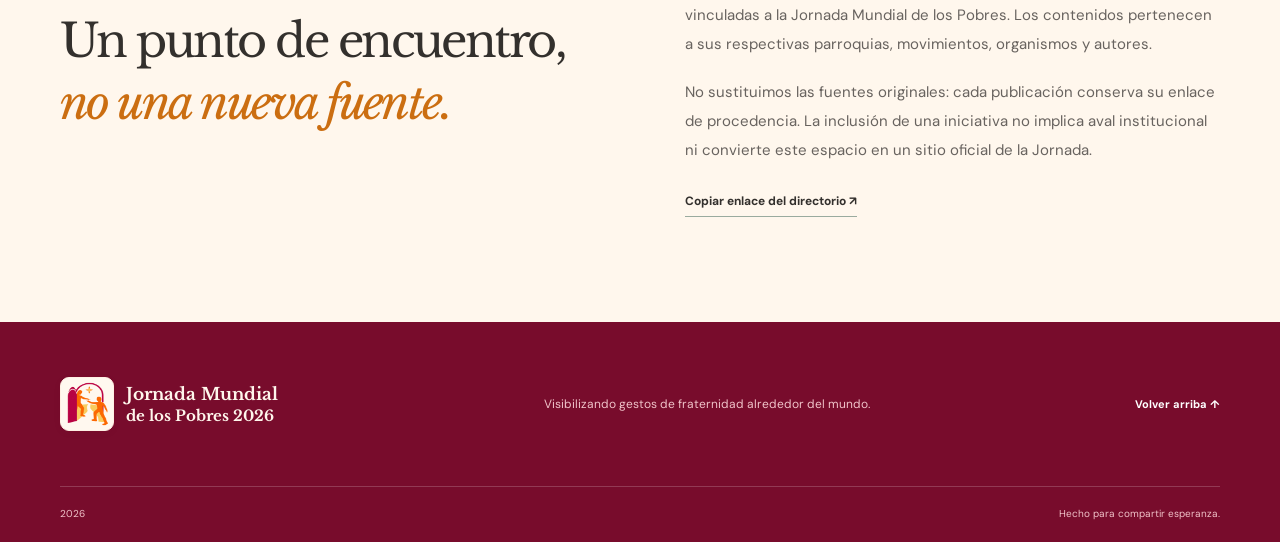
==== commit d30bd2e7: "Add files via upload" ====
--- a/index.html
+++ b/index.html
@@ -108,7 +108,7 @@
       <p class="note">✓ Solo se incorporarán enlaces revisados y relacionados directamente con la Jornada Mundial de los Pobres.</p>
     </div></section>
     <section class="participate" id="participar"><div class="container participate-grid"><div><p class="eyebrow gold">— HAZ VISIBLE TU COMUNIDAD</p><h2>Una iniciativa puede<br><em>inspirar a muchas más.</em></h2><p>¿Tu parroquia, movimiento u organización prepara una actividad por la Jornada? Ayúdanos a darla a conocer. Comparte su publicación oficial para que personas de otros lugares puedan descubrirla.</p><ol><li><b>01</b><span>Publica la iniciativa en el canal oficial de tu comunidad.</span></li><li><b>02</b><span>Comparte el enlace y algunos datos básicos.</span></li><li><b>03</b><span>Revisaremos la información antes de incorporarla al directorio.</span></li></ol></div><div class="form-card"><div class="form-card-art"><span class="form-card-art-label">Jornada Mundial de los Pobres · 2026</span></div><p class="form-card-kicker">TU COMUNIDAD TAMBIÉN CUENTA</p><h3>Haz visible lo que están viviendo.</h3><p>Una publicación puede inspirar a otras comunidades. Comparte el enlace de tu iniciativa y ayúdanos a extender su alcance.</p><ul class="participate-benefits"><li>Gratuito y sin registro en el directorio</li><li>Hasta cinco enlaces por iniciativa</li><li>Revisión antes de su publicación</li></ul><a id="form-link" class="btn green-btn disabled" href="#participar" aria-disabled="true">Formulario próximamente ↗</a><small>Se abrirá un formulario de Google Forms en una nueva pestaña.</small></div></div></section>
-    <section id="acerca" class="about container"><div><p class="eyebrow">— SOBRE ESTE ESPACIO</p><h2>Un punto de encuentro,<br><em>no una nueva fuente.</em></h2></div><div><p>Este directorio independiente facilita el descubrimiento de actividades vinculadas a la Jornada Mundial de los Pobres. Los contenidos pertenecen a sus respectivas parroquias, movimientos, organismos y autores.</p><p>No sustituimos las fuentes originales: cada publicación conserva su enlace de procedencia. La inclusión de una iniciativa no implica aval institucional ni convierte este espacio en un sitio oficial de la Jornada.</p></div></section>
+    <section id="acerca" class="about container"><div><p class="eyebrow">— SOBRE ESTE ESPACIO</p><h2>Un punto de encuentro,<br><em>no una nueva fuente.</em></h2></div><div><p>Este directorio independiente facilita el descubrimiento de actividades vinculadas a la Jornada Mundial de los Pobres. Los contenidos pertenecen a sus respectivas parroquias, movimientos, organismos y autores.</p><p>No sustituimos las fuentes originales: cada publicación conserva su enlace de procedencia. La inclusión de una iniciativa no implica aval institucional ni convierte este espacio en un sitio oficial de la Jornada.</p><button id="share" class="underline copy-link" type="button" aria-live="polite">Copiar enlace del directorio ↗</button></div></section>
   </main>
   <footer><div class="container footer-top"><a class="logo" href="#inicio"><span class="official-mark" aria-hidden="true"></span><span>Jornada Mundial<small>de los Pobres 2026</small></span></a><span>Visibilizando gestos de fraternidad alrededor del mundo.</span><a href="#inicio">Volver arriba ↑</a></div><div class="container footer-bottom"><span>2026</span><span>Hecho para compartir esperanza.</span></div></footer>
   <script src="./app.js"></script>
--- a/theme.css
+++ b/theme.css
@@ -197,6 +197,8 @@
 .resource-card{border-radius:13px;overflow:hidden;box-shadow:0 12px 26px #4a16200e;transition:box-shadow .2s,transform .2s}
 .resource-card:hover{box-shadow:0 17px 33px #4a16201b;transform:translateY(-2px)}
 .card{border-radius:13px;box-shadow:0 10px 25px #4a16200e;background:#fffefa}
+.copy-link{background:none;border:0;border-bottom:1px solid #9aab9f;padding:0 0 7px;cursor:pointer;color:inherit;text-align:left}
+.copy-link:hover,.copy-link:focus-visible{color:#a40a33;border-color:#a40a33}
 .resource-video-preview{position:relative;display:block;width:100%;aspect-ratio:16/9;overflow:hidden;border-radius:9px;margin-top:18px;background:#f4e6dd}
 .resource-video-preview img{width:100%;height:100%;object-fit:cover;display:block}
 .resource-video-preview span{position:absolute;top:50%;left:50%;transform:translate(-50%,-50%);display:grid;place-items:center;width:48px;height:48px;border-radius:50%;color:#fff;background:#a40a33d9;font-size:18px;box-shadow:0 3px 14px #0005}
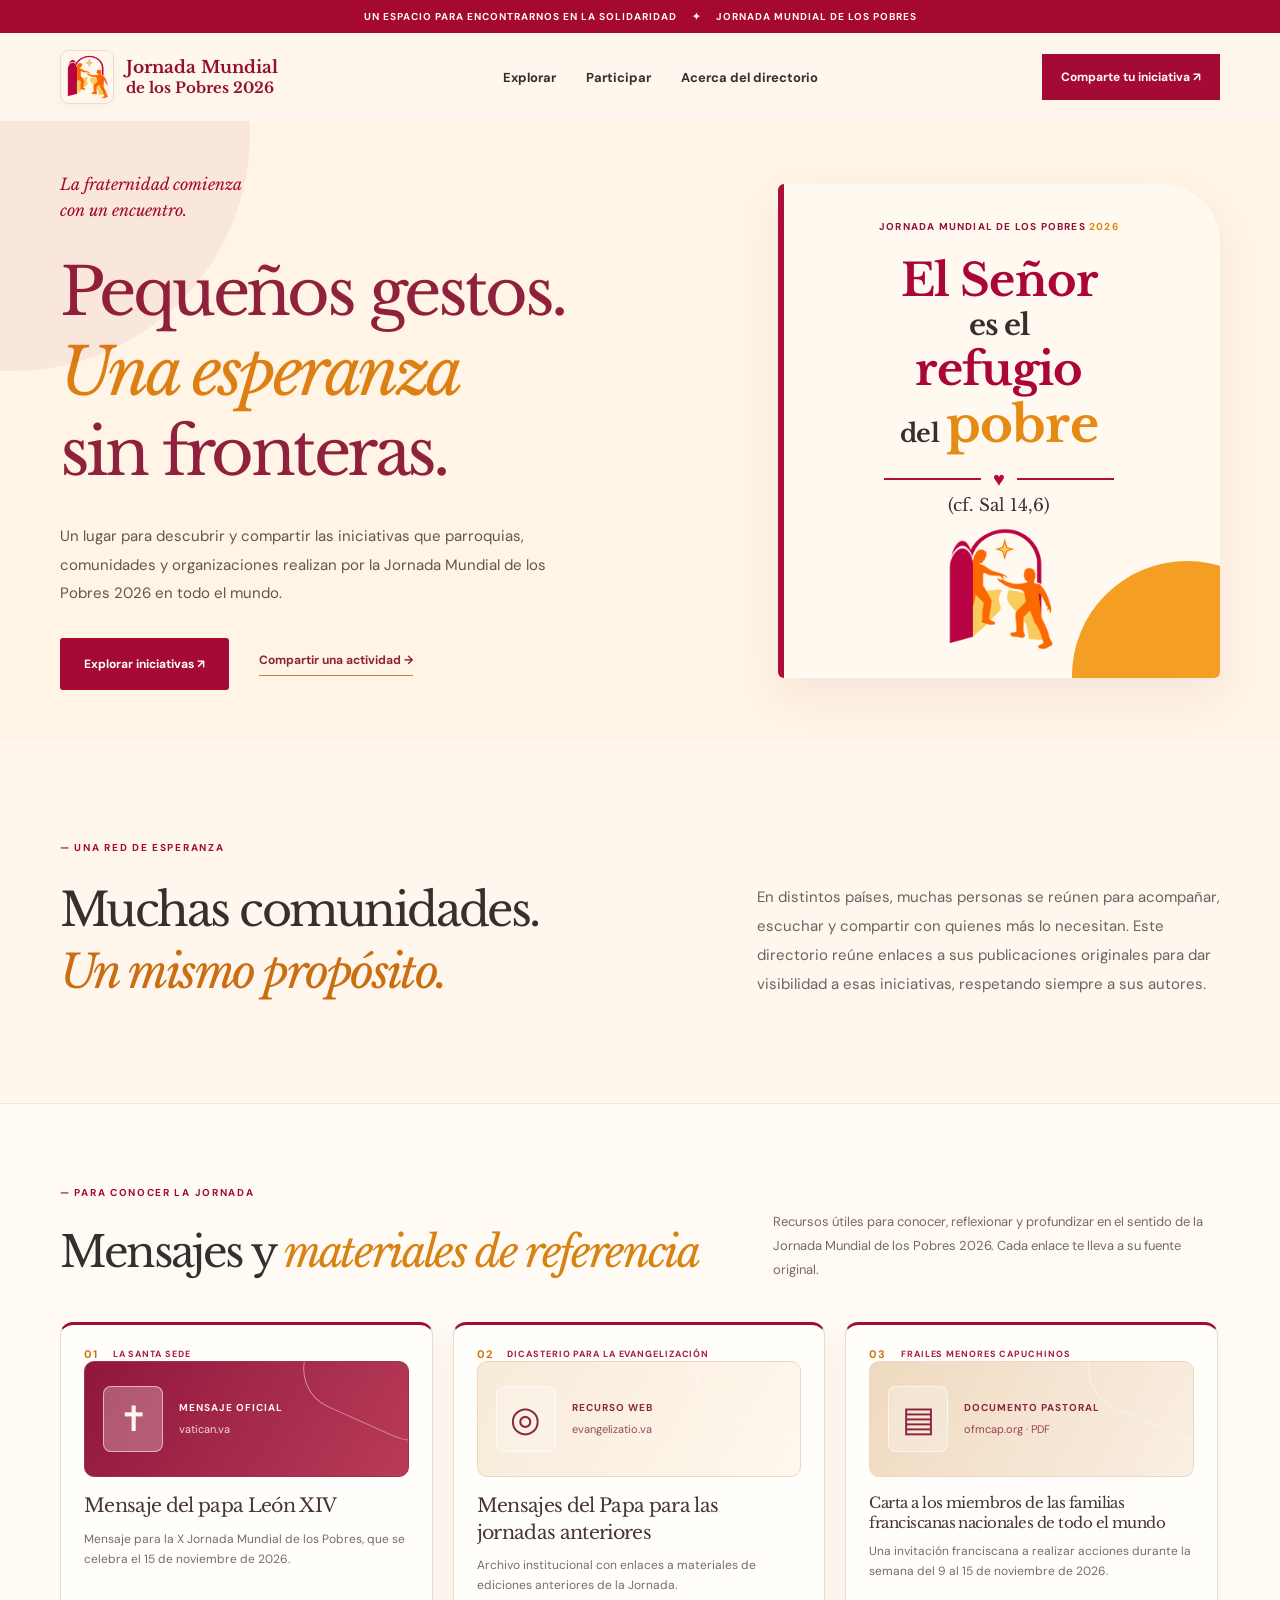
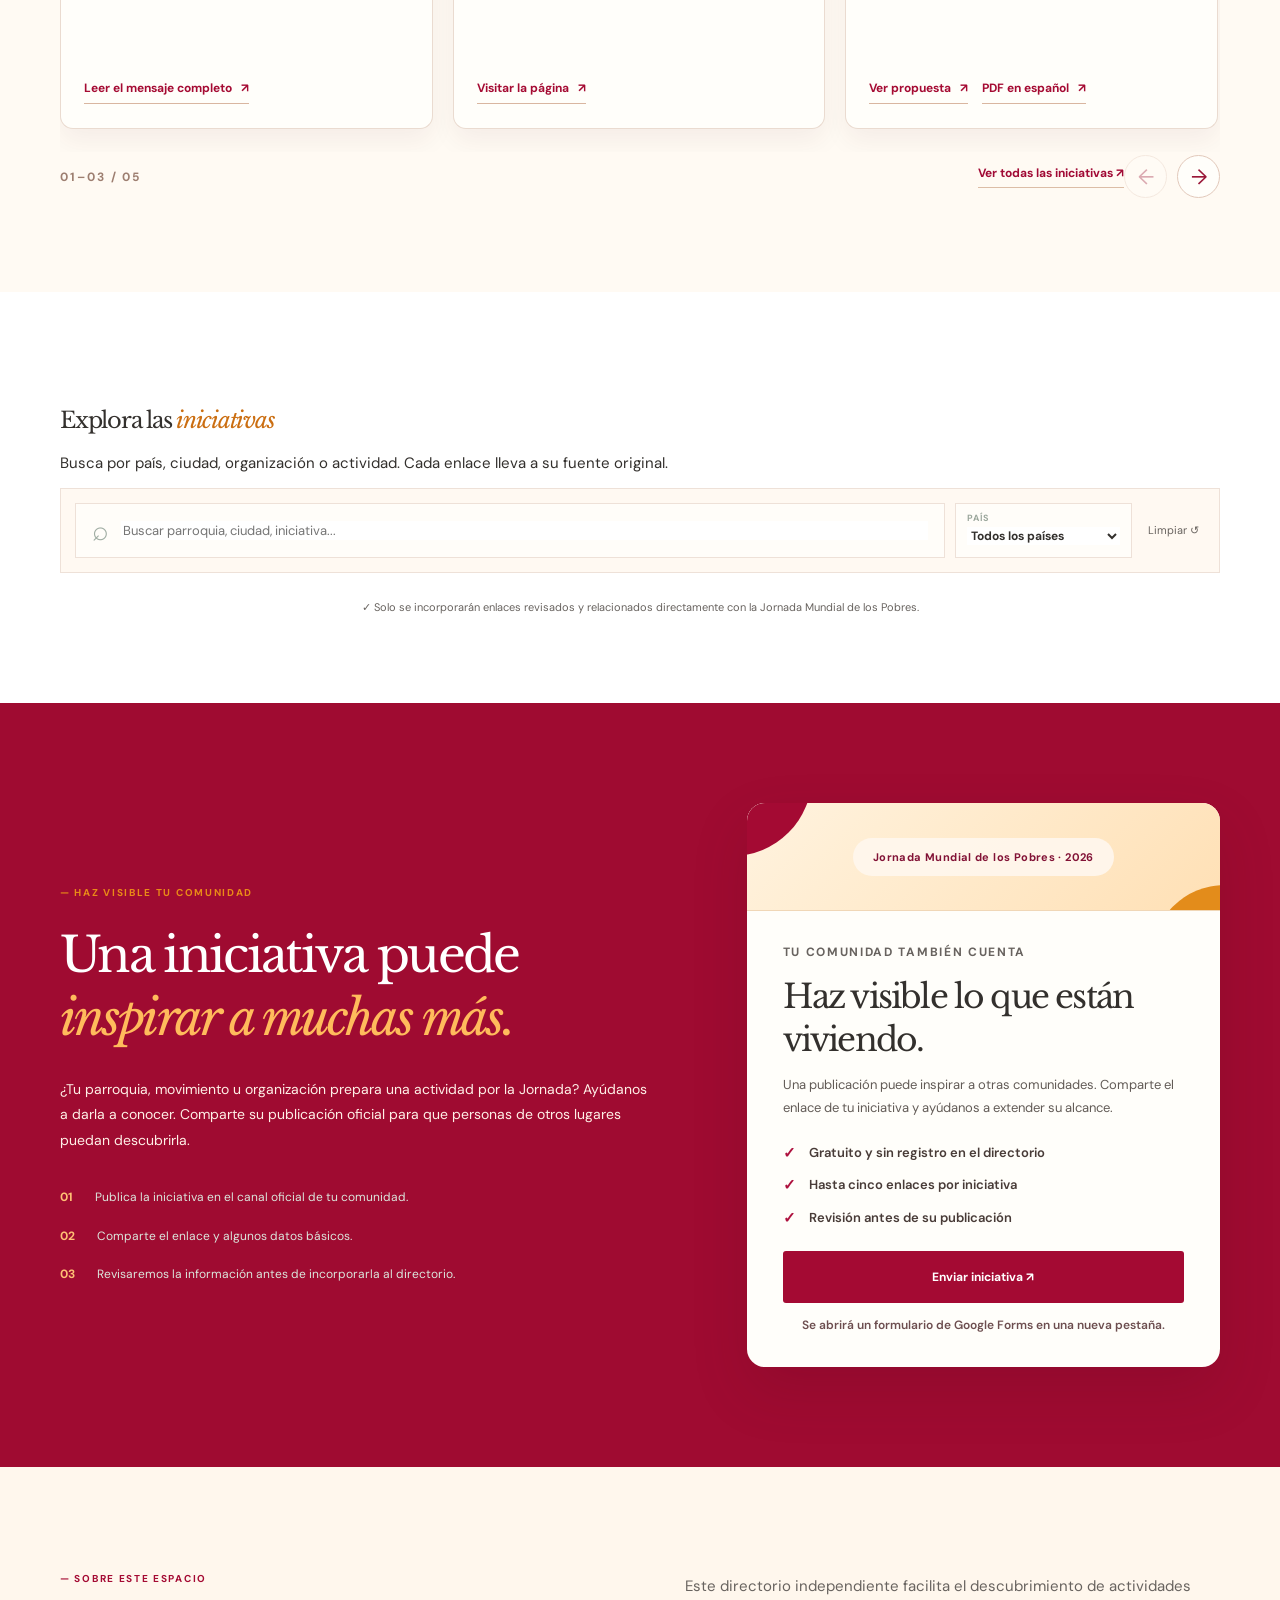
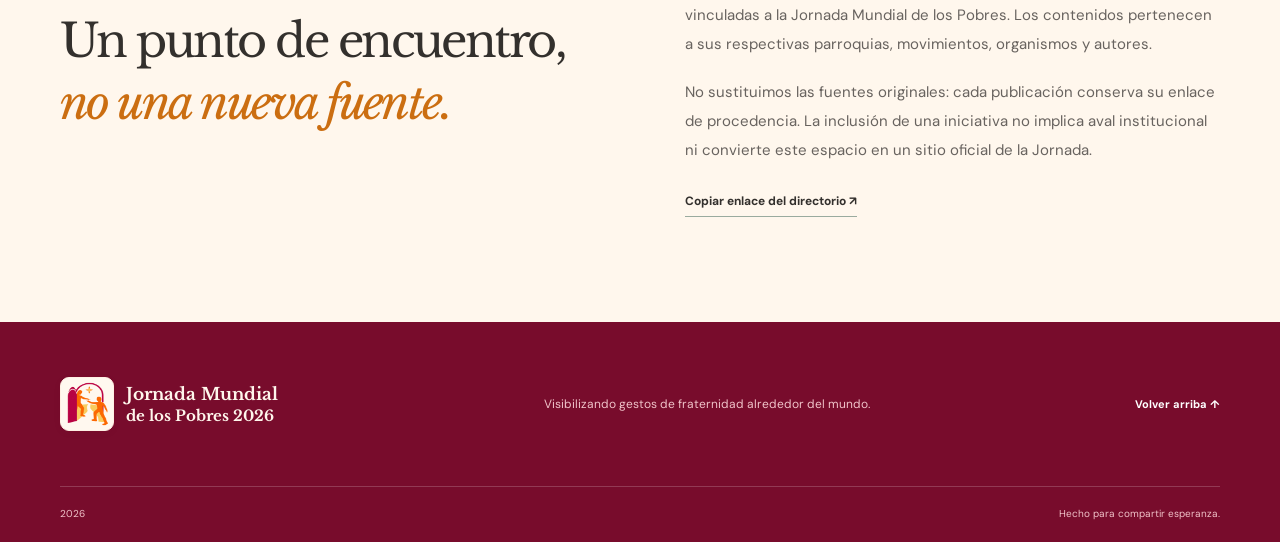
==== commit bd0f20f7: "Mejorar búsqueda y eliminar tarjetas duplicadas" ====
--- a/index.html
+++ b/index.html
@@ -2,9 +2,26 @@
 <html lang="es">
 <head>
   <meta charset="utf-8"><meta name="viewport" content="width=device-width,initial-scale=1">
-  <meta name="theme-color" content="#173e32">
-  <meta name="description" content="Directorio internacional independiente de iniciativas por la Jornada Mundial de los Pobres.">
+  <meta name="theme-color" content="#a40a33">
+  <meta name="description" content="Descubre y comparte iniciativas de parroquias, comunidades y organizaciones por la Jornada Mundial de los Pobres 2026. Enlaces a sus publicaciones originales.">
   <title>Jornada Mundial de los Pobres 2026 | Directorio</title>
+  <link rel="icon" type="image/png" href="./logo-jornada-2026.png">
+  <link rel="canonical" href="https://casilvaec.github.io/jornada-mundial-pobres/">
+  <meta property="og:type" content="website">
+  <meta property="og:locale" content="es_EC">
+  <meta property="og:site_name" content="Jornada Mundial de los Pobres 2026">
+  <meta property="og:title" content="Jornada Mundial de los Pobres 2026 | Iniciativas compartidas">
+  <meta property="og:description" content="Conoce y comparte iniciativas de comunidades de distintos países. Una red de esperanza que nos invita al encuentro y la fraternidad.">
+  <meta property="og:url" content="https://casilvaec.github.io/jornada-mundial-pobres/">
+  <meta property="og:image" content="https://casilvaec.github.io/jornada-mundial-pobres/jornada-lema-2026.png">
+  <meta property="og:image:width" content="1672">
+  <meta property="og:image:height" content="941">
+  <meta property="og:image:alt" content="El Señor es el refugio del pobre. Lema y logo de la Jornada Mundial de los Pobres 2026.">
+  <meta name="twitter:card" content="summary_large_image">
+  <meta name="twitter:title" content="Jornada Mundial de los Pobres 2026 | Iniciativas compartidas">
+  <meta name="twitter:description" content="Conoce y comparte iniciativas de comunidades de distintos países por la Jornada Mundial de los Pobres 2026.">
+  <meta name="twitter:image" content="https://casilvaec.github.io/jornada-mundial-pobres/jornada-lema-2026.png">
+  <script type="application/ld+json">{"@context":"https://schema.org","@type":"WebSite","name":"Jornada Mundial de los Pobres 2026 | Directorio de iniciativas","url":"https://casilvaec.github.io/jornada-mundial-pobres/","inLanguage":"es","description":"Directorio independiente de iniciativas y publicaciones relacionadas con la Jornada Mundial de los Pobres 2026."}</script>
   <link rel="preconnect" href="https://fonts.googleapis.com">
   <link rel="preconnect" href="https://fonts.gstatic.com" crossorigin>
   <link href="https://fonts.googleapis.com/css2?family=DM+Sans:wght@400;500;600;700&family=Libre+Baskerville:ital,wght@0,400;0,700;1,400&display=swap" rel="stylesheet">
@@ -57,14 +74,14 @@
           <article class="resource-card">
             <span class="resource-number">02 <span>DICASTERIO PARA LA EVANGELIZACIÓN</span></span>
             <div class="resource-cover cover-institution" aria-label="Página institucional"><span class="cover-symbol">◎</span><span class="cover-info"><b>RECURSO WEB</b><small>evangelizatio.va</small></span></div>
-            <h3>Página de la Jornada Mundial de los Pobres</h3>
+            <h3>Mensajes del Papa para las jornadas anteriores</h3>
             <p>Archivo institucional con enlaces a materiales de ediciones anteriores de la Jornada.</p>
             <a href="https://www.evangelizatio.va/content/pcpne/es/attivita/gmdp.html" target="_blank" rel="noopener noreferrer">Visitar la página <span>↗</span></a>
           </article>
           <article class="resource-card">
             <span class="resource-number">03 <span>FRAILES MENORES CAPUCHINOS</span></span>
             <div class="resource-cover cover-document" aria-label="Propuesta y carta pastoral en PDF"><span class="cover-symbol">▤</span><span class="cover-info"><b>DOCUMENTO PASTORAL</b><small>ofmcap.org · PDF</small></span></div>
-            <h3>Propuesta para la Semana Mundial de los Pobres</h3>
+            <h3>Carta a los miembros de las familias franciscanas nacionales de todo el mundo</h3>
             <p>Una invitación franciscana a realizar acciones durante la semana del 9 al 15 de noviembre de 2026.</p>
             <div class="resource-links">
               <a href="https://www.ofmcap.org/es/proposta-per-la-settimana-mondiale-dei-poveri-2026/" target="_blank" rel="noopener noreferrer">Ver propuesta <span>↗</span></a>
@@ -97,13 +114,10 @@
         </div>
       </div>
     </section>
-    <section class="latest-section" id="latest" hidden><div class="container">
-      <div class="latest-head"><div><p class="eyebrow">— UNA RED DE ESPERANZA</p><h2>Últimas iniciativas <em>compartidas</em></h2><p>Conoce las publicaciones más recientes de las comunidades que participan en la Jornada.</p></div><a class="latest-all" href="#explorar">Ver todas las iniciativas ↗</a></div>
-      <div class="cards" id="latest-cards"></div>
-    </div></section>
     <section class="directory" id="explorar"><div class="container"><div><h2>Explora las <em>iniciativas</em></h2><p>Busca por país, ciudad, organización o actividad. Cada enlace lleva a su fuente original.</p></div>
       <div class="filters"><label class="search">⌕ <input type="search" id="q" placeholder="Buscar parroquia, ciudad, iniciativa..." aria-label="Buscar"></label><label class="select"><small>PAÍS</small><select id="country"><option value="">Todos los países</option></select></label><button id="clear">Limpiar ↺</button></div>
-      <div class="results-head"><h3>Publicaciones de las comunidades</h3><span id="result-count"></span></div><div id="cards" class="cards" aria-live="polite"></div>
+      <div class="results-head"><h3>Últimas iniciativas compartidas</h3><span id="result-count"></span></div><div id="cards" class="cards" aria-live="polite"></div>
+      <nav id="pagination" class="directory-pagination" aria-label="Páginas de iniciativas" hidden><span id="page-summary" class="page-summary"></span><div id="page-controls" class="page-controls"></div></nav>
       <div id="empty" class="empty" hidden><span class="empty-seal">✳</span><h3>No encontramos coincidencias.</h3><p>Prueba con otro país, ciudad, organización o término de búsqueda.</p></div>
       <p class="note">✓ Solo se incorporarán enlaces revisados y relacionados directamente con la Jornada Mundial de los Pobres.</p>
     </div></section>
--- a/theme.css
+++ b/theme.css
@@ -206,6 +206,7 @@
 /* Carátulas iguales para video, páginas y PDF: el carrusel no cambia de altura. */
 .resource-card{height:407px;min-height:0;padding:22px 23px 24px}
 .resource-card h3{font-size:19px;line-height:1.4;margin:16px 0 10px;display:-webkit-box;-webkit-box-orient:vertical;-webkit-line-clamp:2;overflow:hidden}
+.resource-card:nth-child(3) h3{font-size:15px;line-height:1.3;-webkit-line-clamp:4}
 .resource-card p{font-size:12px;line-height:1.65;margin-bottom:16px;display:-webkit-box;-webkit-box-orient:vertical;-webkit-line-clamp:3;overflow:hidden}
 .resource-card>a.resource-cover{display:flex;position:relative;margin:16px 0 0;padding:0;border:0;width:100%;max-width:100%}
 .resource-cover{height:116px;min-height:116px;position:relative;display:flex;align-items:center;gap:16px;overflow:hidden;width:100%;padding:15px 18px;border-radius:10px;border:1px solid #edd6c7;background:#fff2e7;color:#80243a}
@@ -225,7 +226,17 @@
 .card-cover .cover-info{padding-right:40px}
 .card-cover.cover-youtube img{position:absolute;inset:0}
 .card-cover .play-badge{z-index:2}
-@media(max-width:700px){
+.directory-pagination{display:flex;align-items:center;justify-content:space-between;flex-wrap:wrap;gap:18px;margin:30px 0 0;padding:18px 0;border-top:1px solid #eedfd4}
+.directory-pagination[hidden]{display:none}
+.page-summary{font-size:12px;color:#876b64}
+.page-controls{display:flex;justify-content:center;align-items:center;gap:7px;flex-wrap:wrap}
+.page-button{display:grid;place-items:center;min-width:38px;height:38px;padding:0 10px;border-radius:9px;border:1px solid #ecd2c5;background:#fffefa;color:#921037;font-size:13px;font-weight:700;cursor:pointer;transition:background .2s,border-color .2s}
+.page-button:hover:not(:disabled),.page-button:focus-visible{border-color:#a40a33;background:#fff1e8}
+.page-button.is-current{color:#fff;background:#a40a33;border-color:#a40a33;cursor:default}
+.page-button:disabled{opacity:.35;cursor:not-allowed}
+.page-ellipsis{color:#8b6b63;padding:0 3px}
+@media(max-width:700px){
+  .directory-pagination{flex-direction:column;align-items:stretch;text-align:center}
   .latest-section{padding:64px 0}
   .latest-head{align-items:start;flex-direction:column;gap:16px}
   .resource-carousel-controls{flex-wrap:wrap;gap:15px}
